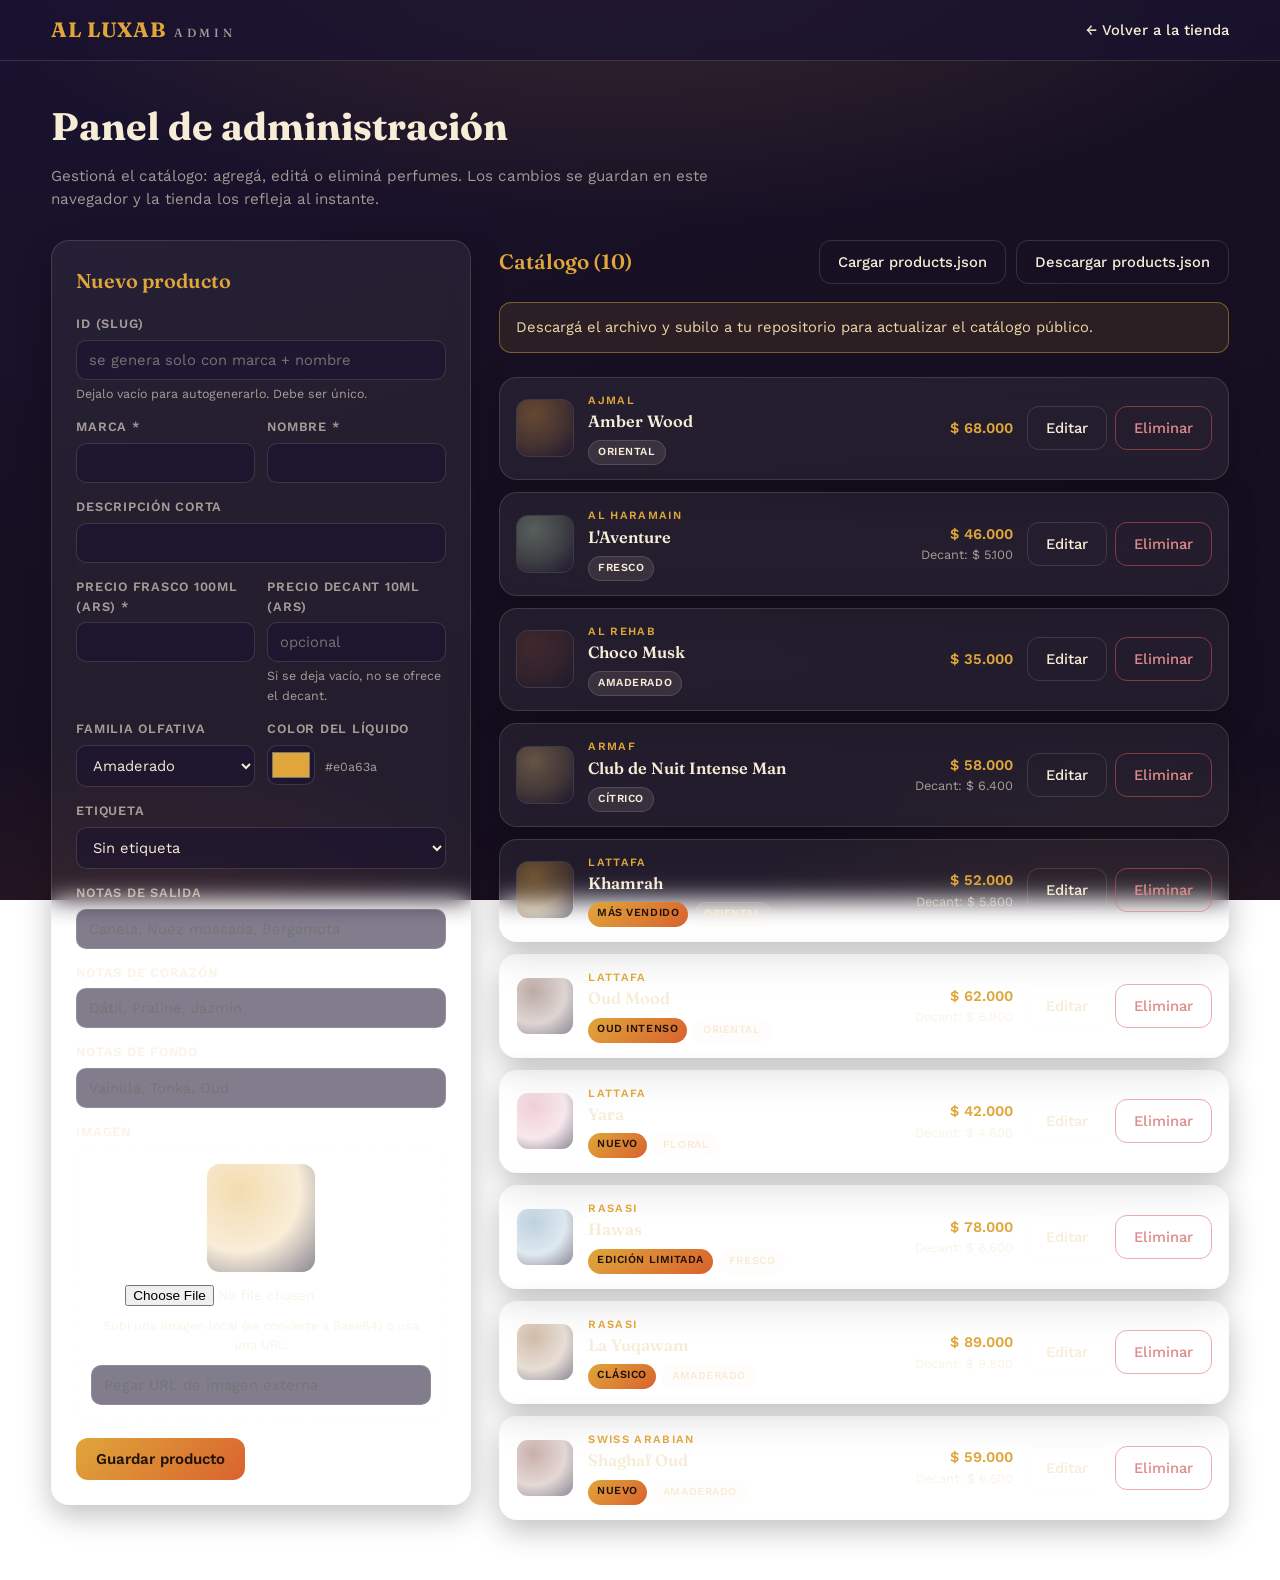
==== admin.html @ f79dd001 "Initial release: Al Luxab Parfums e-commerce & admin panel" ====
<!DOCTYPE html>
<html lang="es">
<head>
<meta charset="UTF-8">
<meta name="viewport" content="width=device-width, initial-scale=1.0">
<title>Al Luxab Parfums — Panel de administración</title>
<meta name="robots" content="noindex">
<link rel="preconnect" href="https://fonts.googleapis.com">
<link rel="preconnect" href="https://fonts.gstatic.com" crossorigin>
<link href="https://fonts.googleapis.com/css2?family=Fraunces:wght@500;600;700&family=Work+Sans:wght@400;500;600&display=swap" rel="stylesheet">
<style>
  :root {
    --bg: #1a1330;
    --bg-soft: #241b42;
    --gold: #e0a63a;
    --dune: #d9622e;
    --cream: #f7ecd6;
    --muted: rgba(247,236,214,0.62);
    --glass-bg: rgba(255,255,255,0.06);
    --glass-border: rgba(247,236,214,0.14);
    --danger: #e05d5d;
    --success: #4caf7d;
    --whatsapp: #25d366;
    --radius: 18px;
  }

  * { margin: 0; padding: 0; box-sizing: border-box; }

  body {
    font-family: 'Work Sans', system-ui, sans-serif;
    background: #1a1330;
    color: var(--cream);
    min-height: 100vh;
    line-height: 1.55;
    background:
      radial-gradient(ellipse 90% 55% at 50% -8%, rgba(224,166,58,0.16), transparent 60%),
      radial-gradient(ellipse 55% 45% at 12% 108%, rgba(217,98,46,0.13), transparent 60%),
      radial-gradient(ellipse 55% 45% at 88% 110%, rgba(224,166,58,0.10), transparent 60%),
      linear-gradient(160deg, #1a1330 0%, #171022 45%, #140d1e 100%);
    background-attachment: fixed;
  }

  ::selection { background: rgba(224,166,58,0.35); }

  button, select, input { font-family: inherit; }

  img { display: block; max-width: 100%; }

  a { color: var(--gold); }

  :focus-visible { outline: 2px solid var(--gold); outline-offset: 2px; }

  .glass {
    background: var(--glass-bg);
    border: 1px solid var(--glass-border);
    border-radius: var(--radius);
    backdrop-filter: blur(12px);
    -webkit-backdrop-filter: blur(12px);
    box-shadow: 0 10px 30px rgba(0,0,0,0.25);
  }

  .container { width: min(1180px, 92%); margin: 0 auto; }

  /* ===== Header ===== */
  header.site-header {
    position: sticky; top: 0; z-index: 60;
    background: rgba(26,19,48,0.72);
    border-bottom: 1px solid var(--glass-border);
    backdrop-filter: blur(12px);
    -webkit-backdrop-filter: blur(12px);
  }
  .header-inner {
    display: flex; align-items: center; justify-content: space-between;
    gap: 16px; padding: 14px 0; flex-wrap: wrap;
  }
  .brand { display: flex; align-items: baseline; gap: 8px; text-decoration: none; }
  .brand-wordmark {
    font-family: 'Fraunces', serif; font-weight: 700; font-size: 1.3rem;
    letter-spacing: 0.04em; color: var(--gold);
  }
  .brand-sub {
    font-family: 'Fraunces', serif; font-weight: 500; font-size: 0.74rem;
    letter-spacing: 0.32em; color: var(--muted); text-transform: uppercase;
  }
  .header-links { display: flex; align-items: center; gap: 18px; }
  .header-links a { color: var(--cream); text-decoration: none; font-weight: 500; font-size: 0.92rem; transition: color 0.2s; }
  .header-links a:hover { color: var(--gold); }

  /* ===== Layout ===== */
  main { padding: 36px 0 60px; }
  .page-title { font-family: 'Fraunces', serif; font-weight: 700; font-size: clamp(1.7rem, 4vw, 2.4rem); margin-bottom: 8px; }
  .page-sub { color: var(--muted); font-size: 0.95rem; margin-bottom: 28px; max-width: 720px; }

  .notice {
    border: 1px solid rgba(224,166,58,0.45); background: rgba(224,166,58,0.1);
    color: #f0d9a8; padding: 13px 16px; border-radius: 12px; margin-bottom: 24px; font-size: 0.92rem;
  }
  .notice.error { border-color: rgba(224,93,93,0.5); background: rgba(224,93,93,0.12); color: #f3b9b9; }
  .notice.success { border-color: var(--success); background: rgba(76,175,125,0.12); color: #bfe8d2; }

  .admin-grid { display: grid; grid-template-columns: 1fr; gap: 28px; }
  @media (min-width: 980px) {
    .admin-grid { grid-template-columns: minmax(340px, 420px) 1fr; align-items: start; }
  }

  /* ===== Form ===== */
  .form-card { padding: 24px; position: sticky; top: 84px; }
  .form-card h2 { font-family: 'Fraunces', serif; font-weight: 600; font-size: 1.25rem; color: var(--gold); margin-bottom: 18px; }
  .field { margin-bottom: 14px; }
  .field label { display: block; font-size: 0.8rem; font-weight: 600; letter-spacing: 0.06em; text-transform: uppercase; color: var(--muted); margin-bottom: 6px; }
  .field input[type="text"], .field input[type="number"], .field input[type="url"], .field select, .field textarea {
    width: 100%; padding: 10px 12px; border-radius: 10px;
    background: rgba(26,19,48,0.55); border: 1px solid var(--glass-border);
    color: var(--cream); font-size: 0.92rem; transition: border-color 0.2s;
  }
  .field input:focus, .field select:focus, .field textarea:focus { border-color: var(--gold); outline: none; }
  .field select option { background: var(--bg-soft); color: var(--cream); }
  .field .hint { color: var(--muted); font-size: 0.78rem; margin-top: 4px; }
  .field-row { display: grid; grid-template-columns: 1fr 1fr; gap: 12px; }
  .field .inline { display: flex; align-items: center; gap: 10px; }
  .field .inline input[type="color"] { width: 48px; height: 40px; padding: 2px; border: 1px solid var(--glass-border); border-radius: 10px; background: rgba(26,19,48,0.55); cursor: pointer; }

  .form-actions { display: flex; gap: 12px; margin-top: 18px; flex-wrap: wrap; }
  .btn-primary {
    border: none; border-radius: 12px; padding: 12px 20px; font-weight: 600; font-size: 0.94rem;
    background: linear-gradient(135deg, var(--gold), var(--dune)); color: #20130a; cursor: pointer;
    transition: transform 0.15s, box-shadow 0.2s;
  }
  .btn-primary:hover { transform: translateY(-2px); box-shadow: 0 10px 24px rgba(224,166,58,0.35); }
  .btn-secondary {
    border: 1px solid var(--glass-border); border-radius: 12px; padding: 12px 18px;
    background: transparent; color: var(--cream); font-weight: 500; font-size: 0.92rem; cursor: pointer;
    transition: border-color 0.2s, color 0.2s;
  }
  .btn-secondary:hover { border-color: var(--gold); color: var(--gold); }

  .image-upload { border: 1px dashed var(--glass-border); border-radius: 12px; padding: 14px; text-align: center; }
  .image-upload input[type="file"] { display: block; margin: 0 auto 10px; font-size: 0.85rem; color: var(--muted); }
  .preview { width: 110px; height: 110px; border-radius: 14px; overflow: hidden; margin: 0 auto 12px; border: 1px solid var(--glass-border); }
  .preview img { width: 100%; height: 100%; object-fit: cover; }
  .preview .placeholder { width: 100%; height: 100%; }

  /* ===== Toolbar ===== */
  .toolbar { display: flex; align-items: center; justify-content: space-between; gap: 14px; flex-wrap: wrap; margin-bottom: 18px; }
  .toolbar h2 { font-family: 'Fraunces', serif; font-weight: 600; font-size: 1.3rem; color: var(--gold); }
  .toolbar .actions { display: flex; gap: 10px; flex-wrap: wrap; }

  /* ===== List ===== */
  .list { display: flex; flex-direction: column; gap: 12px; }
  .list-empty { color: var(--muted); text-align: center; padding: 40px 20px; }
  .row-item {
    display: flex; align-items: center; gap: 14px; padding: 14px 16px;
    transition: transform 0.2s, border-color 0.2s; flex-wrap: wrap;
  }
  .row-item:hover { border-color: rgba(224,166,58,0.45); }
  .row-thumb { width: 58px; height: 58px; border-radius: 12px; overflow: hidden; flex-shrink: 0; border: 1px solid var(--glass-border); }
  .row-thumb img { width: 100%; height: 100%; object-fit: cover; }
  .row-thumb .placeholder { width: 100%; height: 100%; }
  .row-info { flex: 1; min-width: 200px; }
  .row-brand { font-size: 0.7rem; font-weight: 600; letter-spacing: 0.12em; text-transform: uppercase; color: var(--gold); }
  .row-name { font-family: 'Fraunces', serif; font-weight: 600; font-size: 1.02rem; }
  .row-badges { display: flex; gap: 6px; margin-top: 6px; flex-wrap: wrap; }
  .mini-chip {
    font-size: 0.68rem; font-weight: 600; letter-spacing: 0.05em; text-transform: uppercase;
    padding: 3px 9px; border-radius: 999px;
    background: linear-gradient(135deg, var(--gold), var(--dune)); color: #20130a;
  }
  .mini-chip.plain { background: rgba(247,236,214,0.1); color: var(--cream); border: 1px solid var(--glass-border); }
  .row-price { color: var(--gold); font-weight: 600; font-size: 0.92rem; text-align: right; white-space: nowrap; }
  .row-price .small { color: var(--muted); font-weight: 400; font-size: 0.8rem; display: block; }
  .row-actions { display: flex; gap: 8px; }
  .row-actions button { white-space: nowrap; }

  /* ===== Toast ===== */
  .toast {
    position: fixed; bottom: 24px; left: 50%; transform: translateX(-50%) translateY(20px);
    background: var(--bg-soft); color: var(--cream); border: 1px solid var(--glass-border);
    padding: 12px 20px; border-radius: 12px; font-size: 0.9rem; z-index: 200;
    opacity: 0; pointer-events: none; transition: opacity 0.3s, transform 0.3s; box-shadow: 0 14px 34px rgba(0,0,0,0.45);
    max-width: 88vw; text-align: center;
  }
  .toast.show { opacity: 1; transform: translateX(-50%) translateY(0); }
  .toast.success { border-color: var(--success); }
  .toast.error { border-color: var(--danger); }
</style>
</head>
<body>

<header class="site-header">
  <div class="container header-inner">
    <a href="index.html" class="brand">
      <span class="brand-wordmark">AL LUXAB</span>
      <span class="brand-sub">ADMIN</span>
    </a>
    <div class="header-links">
      <a href="index.html">← Volver a la tienda</a>
    </div>
  </div>
</header>

<main class="container">
  <h1 class="page-title">Panel de administración</h1>
  <p class="page-sub">Gestioná el catálogo: agregá, editá o eliminá perfumes. Los cambios se guardan en este navegador y la tienda los refleja al instante.</p>

  <div id="notice" hidden></div>

  <div class="admin-grid">

    <!-- ===== Form ===== -->
    <section class="form-card glass">
      <h2 id="form-title">Nuevo producto</h2>

      <div class="field">
        <label for="f-id">ID (slug)</label>
        <input type="text" id="f-id" placeholder="se genera solo con marca + nombre">
        <div class="hint">Dejalo vacío para autogenerarlo. Debe ser único.</div>
      </div>

      <div class="field-row">
        <div class="field">
          <label for="f-brand">Marca *</label>
          <input type="text" id="f-brand" required>
        </div>
        <div class="field">
          <label for="f-name">Nombre *</label>
          <input type="text" id="f-name" required>
        </div>
      </div>

      <div class="field">
        <label for="f-tagline">Descripción corta</label>
        <input type="text" id="f-tagline">
      </div>

      <div class="field-row">
        <div class="field">
          <label for="f-price">Precio frasco 100ml (ARS) *</label>
          <input type="number" id="f-price" min="0" step="1" required>
        </div>
        <div class="field">
          <label for="f-decant">Precio decant 10ml (ARS)</label>
          <input type="number" id="f-decant" min="0" step="1" placeholder="opcional">
          <div class="hint">Si se deja vacío, no se ofrece el decant.</div>
        </div>
      </div>

      <div class="field-row">
        <div class="field">
          <label for="f-family">Familia olfativa</label>
          <select id="f-family"></select>
        </div>
        <div class="field">
          <label for="f-liquid">Color del líquido</label>
          <div class="inline">
            <input type="color" id="f-liquid" value="#e0a63a">
            <span class="hint" id="liquid-hex">#e0a63a</span>
          </div>
        </div>
      </div>

      <div class="field">
        <label for="f-badge">Etiqueta</label>
        <select id="f-badge"></select>
        <div class="field" id="custom-badge-wrap" hidden style="margin-top:10px;">
          <label for="f-badge-custom">Etiqueta personalizada</label>
          <input type="text" id="f-badge-custom" placeholder="Ej: Solo online">
        </div>
      </div>

      <div class="field">
        <label for="f-notes-salida">Notas de salida</label>
        <input type="text" id="f-notes-salida" placeholder="Canela, Nuez moscada, Bergamota">
      </div>
      <div class="field">
        <label for="f-notes-corazon">Notas de corazón</label>
        <input type="text" id="f-notes-corazon" placeholder="Dátil, Praliné, Jazmín">
      </div>
      <div class="field">
        <label for="f-notes-fondo">Notas de fondo</label>
        <input type="text" id="f-notes-fondo" placeholder="Vainilla, Tonka, Oud">
      </div>

      <div class="field">
        <label>Imagen</label>
        <div class="image-upload">
          <div class="preview" id="image-preview"></div>
          <input type="file" id="f-image" accept="image/*">
          <div class="hint">Subí una imagen local (se convierte a Base64) o usá una URL.</div>
          <input type="url" id="f-image-url" placeholder="Pegar URL de imagen externa" style="margin-top:10px;">
        </div>
      </div>

      <div class="form-actions">
        <button class="btn-primary" type="button" id="btn-save">Guardar producto</button>
        <button class="btn-secondary" type="button" id="btn-cancel" hidden>Cancelar edición</button>
      </div>
    </section>

    <!-- ===== List ===== -->
    <section>
      <div class="toolbar">
        <h2>Catálogo (<span id="count-label">0</span>)</h2>
        <div class="actions">
          <button class="btn-secondary" type="button" id="btn-import">Cargar products.json</button>
          <input type="file" id="import-file" accept=".json,application/json" hidden>
          <button class="btn-secondary" type="button" id="btn-download">Descargar products.json</button>
        </div>
      </div>
      <div class="notice" id="download-note">
        Descargá el archivo y subilo a tu repositorio para actualizar el catálogo público.
      </div>
      <div class="list" id="product-list"></div>
    </section>

  </div>
</main>

<div class="toast" id="toast" role="status" aria-live="polite"></div>

<script>
/* ============================================================
 * AL LUXAB PARFUMS — panel de administración
 * Comparte localStorage[STORAGE_KEY] con index.html.
 * ============================================================ */

// localStorage key shared with the store (must match index.html).
const STORAGE_KEY = 'aluxab_products';

const FAMILIES = ['Amaderado', 'Floral', 'Oriental', 'Fresco', 'Cítrico'];
const BADGES = ['Más Vendido', 'Nuevo', 'Edición Limitada', 'Oud Intenso', 'Clásico'];

let catalog = [];
let editingId = null; // null = creating a new product
let imageData = null; // Base64 data URL (local upload) or external URL or null

/* ============================================================
 * Utilidades
 * ============================================================ */
function fmtARS(n) {
  return new Intl.NumberFormat('es-AR', { style: 'currency', currency: 'ARS', maximumFractionDigits: 0 }).format(n);
}

function slugify(str) {
  return String(str)
    .toLowerCase()
    .normalize('NFD').replace(/[\u0300-\u036f]/g, '')
    .replace(/[^a-z0-9]+/g, '-')
    .replace(/^-+|-+$/g, '');
}

function toast(msg, type) {
  var el = document.getElementById('toast');
  el.textContent = msg;
  el.className = 'toast show ' + (type || '');
  clearTimeout(toast._t);
  toast._t = setTimeout(function () { el.className = 'toast'; }, 2600);
}

function showNotice(msg, type) {
  var el = document.getElementById('notice');
  el.textContent = msg;
  el.className = 'notice ' + (type || '');
  el.hidden = false;
}

function hideNotice() {
  document.getElementById('notice').hidden = true;
}

function saveCatalog() {
  try {
    localStorage.setItem(STORAGE_KEY, JSON.stringify(catalog));
  } catch (e) {
    showNotice('No se pudieron guardar los cambios en este navegador (espacio o permisos). Descargá el archivo y subilo al repositorio.', 'error');
    return false;
  }
  return true;
}

/* ============================================================
 * Carga de datos
 * ============================================================ */
function loadCatalog() {
  // 1) localStorage primero
  try {
    var raw = localStorage.getItem(STORAGE_KEY);
    if (raw) {
      var parsed = JSON.parse(raw);
      if (Array.isArray(parsed)) {
        catalog = parsed;
        init();
        return;
      }
    }
  } catch (e) { /* fall through */ }

  // 2) fetch products.json
  fetch('products.json')
    .then(function (res) {
      if (!res.ok) throw new Error('HTTP ' + res.status);
      return res.json();
    })
    .then(function (data) {
      if (!Array.isArray(data)) throw new Error('no es un array');
      catalog = data;
      init();
    })
    .catch(function () {
      catalog = [];
      init();
      showNotice('No se pudo cargar products.json automáticamente (probablemente abriste el archivo con file://). Usá un servidor local (Live Server o `python -m http.server`) o cargá el archivo manualmente con "Cargar products.json".', 'error');
    });
}

/* ============================================================
 * Formulario
 * ============================================================ */
function parseNotes(str) {
  return String(str).split(',').map(function (s) { return s.trim(); }).filter(Boolean);
}

function fillFamilySelect() {
  var sel = document.getElementById('f-family');
  sel.textContent = '';
  FAMILIES.forEach(function (f) {
    var opt = document.createElement('option');
    opt.value = f;
    opt.textContent = f;
    sel.appendChild(opt);
  });
}

function fillBadgeSelect() {
  var sel = document.getElementById('f-badge');
  sel.textContent = '';
  var none = document.createElement('option');
  none.value = '';
  none.textContent = 'Sin etiqueta';
  sel.appendChild(none);
  BADGES.forEach(function (b) {
    var opt = document.createElement('option');
    opt.value = b;
    opt.textContent = b;
    sel.appendChild(opt);
  });
  var custom = document.createElement('option');
  custom.value = '__custom__';
  custom.textContent = 'Personalizada…';
  sel.appendChild(custom);
}

function getBadgeValue() {
  var sel = document.getElementById('f-badge');
  if (sel.value === '') return null;
  if (sel.value === '__custom__') {
    var custom = document.getElementById('f-badge-custom').value.trim();
    return custom || null;
  }
  return sel.value;
}

function resetForm() {
  editingId = null;
  imageData = null;
  document.getElementById('form-title').textContent = 'Nuevo producto';
  document.getElementById('btn-cancel').hidden = true;
  document.getElementById('f-id').value = '';
  document.getElementById('f-brand').value = '';
  document.getElementById('f-name').value = '';
  document.getElementById('f-tagline').value = '';
  document.getElementById('f-price').value = '';
  document.getElementById('f-decant').value = '';
  document.getElementById('f-family').value = FAMILIES[0];
  document.getElementById('f-liquid').value = '#e0a63a';
  updateLiquidHex();
  document.getElementById('f-badge').value = '';
  document.getElementById('f-badge-custom').value = '';
  document.getElementById('custom-badge-wrap').hidden = true;
  document.getElementById('f-notes-salida').value = '';
  document.getElementById('f-notes-corazon').value = '';
  document.getElementById('f-notes-fondo').value = '';
  document.getElementById('f-image').value = '';
  document.getElementById('f-image-url').value = '';
  renderImagePreview();
  hideNotice();
}

function fillForm(p) {
  editingId = p.id;
  imageData = p.image || null;
  document.getElementById('form-title').textContent = 'Editando: ' + p.name;
  document.getElementById('btn-cancel').hidden = false;
  document.getElementById('f-id').value = p.id;
  document.getElementById('f-brand').value = p.brand || '';
  document.getElementById('f-name').value = p.name || '';
  document.getElementById('f-tagline').value = p.tagline || '';
  document.getElementById('f-price').value = p.price != null ? p.price : '';
  document.getElementById('f-decant').value = p.decantPrice != null ? p.decantPrice : '';
  document.getElementById('f-family').value = FAMILIES.indexOf(p.family) !== -1 ? p.family : FAMILIES[0];
  document.getElementById('f-liquid').value = p.liquid || '#e0a63a';
  updateLiquidHex();

  var badgeSel = document.getElementById('f-badge');
  var customWrap = document.getElementById('custom-badge-wrap');
  var customInput = document.getElementById('f-badge-custom');
  if (p.badge && BADGES.indexOf(p.badge) !== -1) {
    badgeSel.value = p.badge;
    customWrap.hidden = true;
    customInput.value = '';
  } else if (p.badge) {
    badgeSel.value = '__custom__';
    customWrap.hidden = false;
    customInput.value = p.badge;
  } else {
    badgeSel.value = '';
    customWrap.hidden = true;
    customInput.value = '';
  }

  var notes = p.notes || {};
  document.getElementById('f-notes-salida').value = (notes.salida || []).join(', ');
  document.getElementById('f-notes-corazon').value = (notes.corazon || []).join(', ');
  document.getElementById('f-notes-fondo').value = (notes.fondo || []).join(', ');
  document.getElementById('f-image').value = '';
  document.getElementById('f-image-url').value = '';
  renderImagePreview();
  hideNotice();
}

function collectForm() {
  var id = document.getElementById('f-id').value.trim();
  var brand = document.getElementById('f-brand').value.trim();
  var name = document.getElementById('f-name').value.trim();
  var price = parseFloat(document.getElementById('f-price').value);
  var decantRaw = document.getElementById('f-decant').value.trim();
  var decant = decantRaw === '' ? undefined : parseFloat(decantRaw);

  var errors = [];
  if (!brand) errors.push('La marca es obligatoria.');
  if (!name) errors.push('El nombre es obligatorio.');
  if (isNaN(price) || price < 0) errors.push('El precio del frasco debe ser un número válido.');
  if (decant !== undefined && (isNaN(decant) || decant < 0)) errors.push('El precio del decant debe ser un número válido.');

  if (!id) id = slugify(brand + '-' + name);
  if (!id) errors.push('No se pudo generar un ID. Completá marca y nombre.');

  var duplicate = catalog.some(function (p) { return p.id === id && p.id !== editingId; });
  if (duplicate) errors.push('Ya existe un producto con el ID "' + id + '". Cambialo o editá el existente.');

  if (errors.length) {
    showNotice(errors.join(' '), 'error');
    return null;
  }

  return {
    id: id,
    brand: brand,
    name: name,
    badge: getBadgeValue(),
    tagline: document.getElementById('f-tagline').value.trim(),
    price: price,
    decantPrice: decant,
    family: document.getElementById('f-family').value,
    liquid: document.getElementById('f-liquid').value,
    image: imageData,
    notes: {
      salida: parseNotes(document.getElementById('f-notes-salida').value),
      corazon: parseNotes(document.getElementById('f-notes-corazon').value),
      fondo: parseNotes(document.getElementById('f-notes-fondo').value)
    }
  };
}

function handleSave() {
  var product = collectForm();
  if (!product) return;

  if (editingId) {
    var idx = catalog.findIndex(function (p) { return p.id === editingId; });
    if (idx !== -1) {
      catalog[idx] = product;
      toast('Producto actualizado ✓', 'success');
    } else {
      catalog.push(product);
      toast('Producto guardado ✓', 'success');
    }
  } else {
    catalog.push(product);
    toast('Producto guardado ✓', 'success');
  }

  saveCatalog();
  renderList();
  resetForm();
}

/* ============================================================
 * Imagen (Base64 local o URL externa)
 * ============================================================ */
function updateLiquidHex() {
  document.getElementById('liquid-hex').textContent = document.getElementById('f-liquid').value;
}

function renderImagePreview() {
  var box = document.getElementById('image-preview');
  box.textContent = '';
  var liquid = document.getElementById('f-liquid').value || '#e0a63a';

  if (imageData) {
    var img = document.createElement('img');
    img.src = imageData;
    img.alt = 'Vista previa de la imagen del producto';
    box.appendChild(img);
  } else {
    var ph = document.createElement('div');
    ph.className = 'placeholder';
    ph.style.background = 'radial-gradient(circle at 30% 25%, ' + liquid + '66, ' + liquid + '33 55%, rgba(26,19,48,0.5) 100%)';
    box.appendChild(ph);
  }
}

function clearImageFromUpload() {
  // When an external URL is pasted, drop the local upload.
  document.getElementById('f-image').value = '';
}

/* ============================================================
 * Lista de productos
 * ============================================================ */
function renderList() {
  var list = document.getElementById('product-list');
  list.textContent = '';
  document.getElementById('count-label').textContent = catalog.length;

  if (!catalog.length) {
    var empty = document.createElement('div');
    empty.className = 'list-empty glass';
    empty.textContent = 'El catálogo está vacío. Agregá tu primer producto con el formulario.';
    list.appendChild(empty);
    return;
  }

  catalog.slice().sort(function (a, b) { return a.brand.localeCompare(b.brand, 'es') || a.name.localeCompare(b.name, 'es'); })
    .forEach(function (p) {
      list.appendChild(buildRow(p));
    });
}

function buildRow(p) {
  var row = document.createElement('div');
  row.className = 'row-item glass';

  var thumb = document.createElement('div');
  thumb.className = 'row-thumb';
  if (p.image) {
    var img = document.createElement('img');
    img.src = p.image;
    img.alt = p.brand + ' ' + p.name;
    img.addEventListener('error', function () {
      img.replaceWith(makePlaceholder(p.liquid));
    });
    thumb.appendChild(img);
  } else {
    thumb.appendChild(makePlaceholder(p.liquid));
  }
  row.appendChild(thumb);

  var info = document.createElement('div');
  info.className = 'row-info';
  var br = document.createElement('div');
  br.className = 'row-brand';
  br.textContent = p.brand;
  var nm = document.createElement('div');
  nm.className = 'row-name';
  nm.textContent = p.name;
  info.appendChild(br);
  info.appendChild(nm);

  var badges = document.createElement('div');
  badges.className = 'row-badges';
  if (p.badge) {
    var chip = document.createElement('span');
    chip.className = 'mini-chip';
    chip.textContent = p.badge;
    badges.appendChild(chip);
  }
  var fchip = document.createElement('span');
  fchip.className = 'mini-chip plain';
  fchip.textContent = p.family;
  badges.appendChild(fchip);
  info.appendChild(badges);

  row.appendChild(info);

  var price = document.createElement('div');
  price.className = 'row-price';
  price.textContent = fmtARS(p.price);
  if (p.decantPrice != null) {
    var dec = document.createElement('span');
    dec.className = 'small';
    dec.textContent = 'Decant: ' + fmtARS(p.decantPrice);
    price.appendChild(dec);
  }
  row.appendChild(price);

  var actions = document.createElement('div');
  actions.className = 'row-actions';

  var edit = document.createElement('button');
  edit.type = 'button';
  edit.className = 'btn-secondary';
  edit.textContent = 'Editar';
  edit.addEventListener('click', function () {
    fillForm(p);
    document.getElementById('form-card-target') || document.querySelector('.form-card').scrollIntoView({ behavior: 'smooth' });
  });

  var del = document.createElement('button');
  del.type = 'button';
  del.className = 'btn-secondary';
  del.style.borderColor = 'rgba(224,93,93,0.5)';
  del.style.color = '#e08a8a';
  del.textContent = 'Eliminar';
  del.addEventListener('click', function () {
    if (confirm('¿Eliminar "' + p.brand + ' ' + p.name + '" del catálogo?')) {
      catalog = catalog.filter(function (x) { return x.id !== p.id; });
      saveCatalog();
      renderList();
      if (editingId === p.id) resetForm();
      toast('Producto eliminado', 'success');
    }
  });

  actions.appendChild(edit);
  actions.appendChild(del);
  row.appendChild(actions);
  return row;
}

function makePlaceholder(liquid) {
  var div = document.createElement('div');
  div.className = 'placeholder';
  div.style.background = 'radial-gradient(circle at 30% 25%, ' + (liquid || '#e0a63a') + '66, ' + (liquid || '#e0a63a') + '33 55%, rgba(26,19,48,0.5) 100%)';
  return div;
}

/* ============================================================
 * Importar / descargar
 * ============================================================ */
function handleImport(e) {
  var file = e.target.files && e.target.files[0];
  if (!file) return;
  var reader = new FileReader();
  reader.onload = function () {
    try {
      var data = JSON.parse(reader.result);
      if (!Array.isArray(data)) throw new Error('no array');
      if (catalog.length && !confirm('¿Reemplazar el catálogo actual (' + catalog.length + ' productos) por el archivo cargado?')) {
        e.target.value = '';
        return;
      }
      catalog = data;
      saveCatalog();
      renderList();
      resetForm();
      showNotice('Catálogo reemplazado con ' + data.length + ' productos desde el archivo.', 'success');
    } catch (err) {
      showNotice('El archivo no es un JSON válido con un array de productos.', 'error');
    }
    e.target.value = '';
  };
  reader.readAsText(file);
}

function handleDownload() {
  var blob = new Blob([JSON.stringify(catalog, null, 2)], { type: 'application/json' });
  var url = URL.createObjectURL(blob);
  var a = document.createElement('a');
  a.href = url;
  a.download = 'products.json';
  document.body.appendChild(a);
  a.click();
  document.body.removeChild(a);
  setTimeout(function () { URL.revokeObjectURL(url); }, 1000);
  toast('products.json descargado ✓', 'success');
}

/* ============================================================
 * Inicialización
 * ============================================================ */
function init() {
  fillFamilySelect();
  fillBadgeSelect();

  document.getElementById('btn-save').addEventListener('click', handleSave);
  document.getElementById('btn-cancel').addEventListener('click', resetForm);

  document.getElementById('f-image').addEventListener('change', function () {
    var file = this.files && this.files[0];
    if (!file) return;
    var reader = new FileReader();
    reader.onload = function () {
      imageData = reader.result;
      document.getElementById('f-image-url').value = '';
      renderImagePreview();
    };
    reader.readAsDataURL(file);
  });

  document.getElementById('f-image-url').addEventListener('input', function () {
    var url = this.value.trim();
    if (url) {
      imageData = url;
      clearImageFromUpload();
      renderImagePreview();
    } else if (imageData && imageData.indexOf('data:') !== 0) {
      imageData = null;
      renderImagePreview();
    }
  });

  document.getElementById('f-liquid').addEventListener('input', function () {
    updateLiquidHex();
    renderImagePreview();
  });

  document.getElementById('f-badge').addEventListener('change', function () {
    document.getElementById('custom-badge-wrap').hidden = this.value !== '__custom__';
  });

  document.getElementById('f-brand').addEventListener('input', function () {
    var idEl = document.getElementById('f-id');
    if (!editingId && !idEl.value.trim()) {
      var name = document.getElementById('f-name').value.trim();
      idEl.value = slugify(this.value.trim() + '-' + name);
    }
  });
  document.getElementById('f-name').addEventListener('input', function () {
    var idEl = document.getElementById('f-id');
    if (!editingId && !idEl.value.trim()) {
      var brand = document.getElementById('f-brand').value.trim();
      idEl.value = slugify(brand + '-' + this.value.trim());
    }
  });

  document.getElementById('btn-import').addEventListener('click', function () {
    document.getElementById('import-file').click();
  });
  document.getElementById('import-file').addEventListener('change', handleImport);
  document.getElementById('btn-download').addEventListener('click', handleDownload);

  renderList();
  resetForm();
}

document.addEventListener('DOMContentLoaded', loadCatalog);
</script>
</body>
</html>
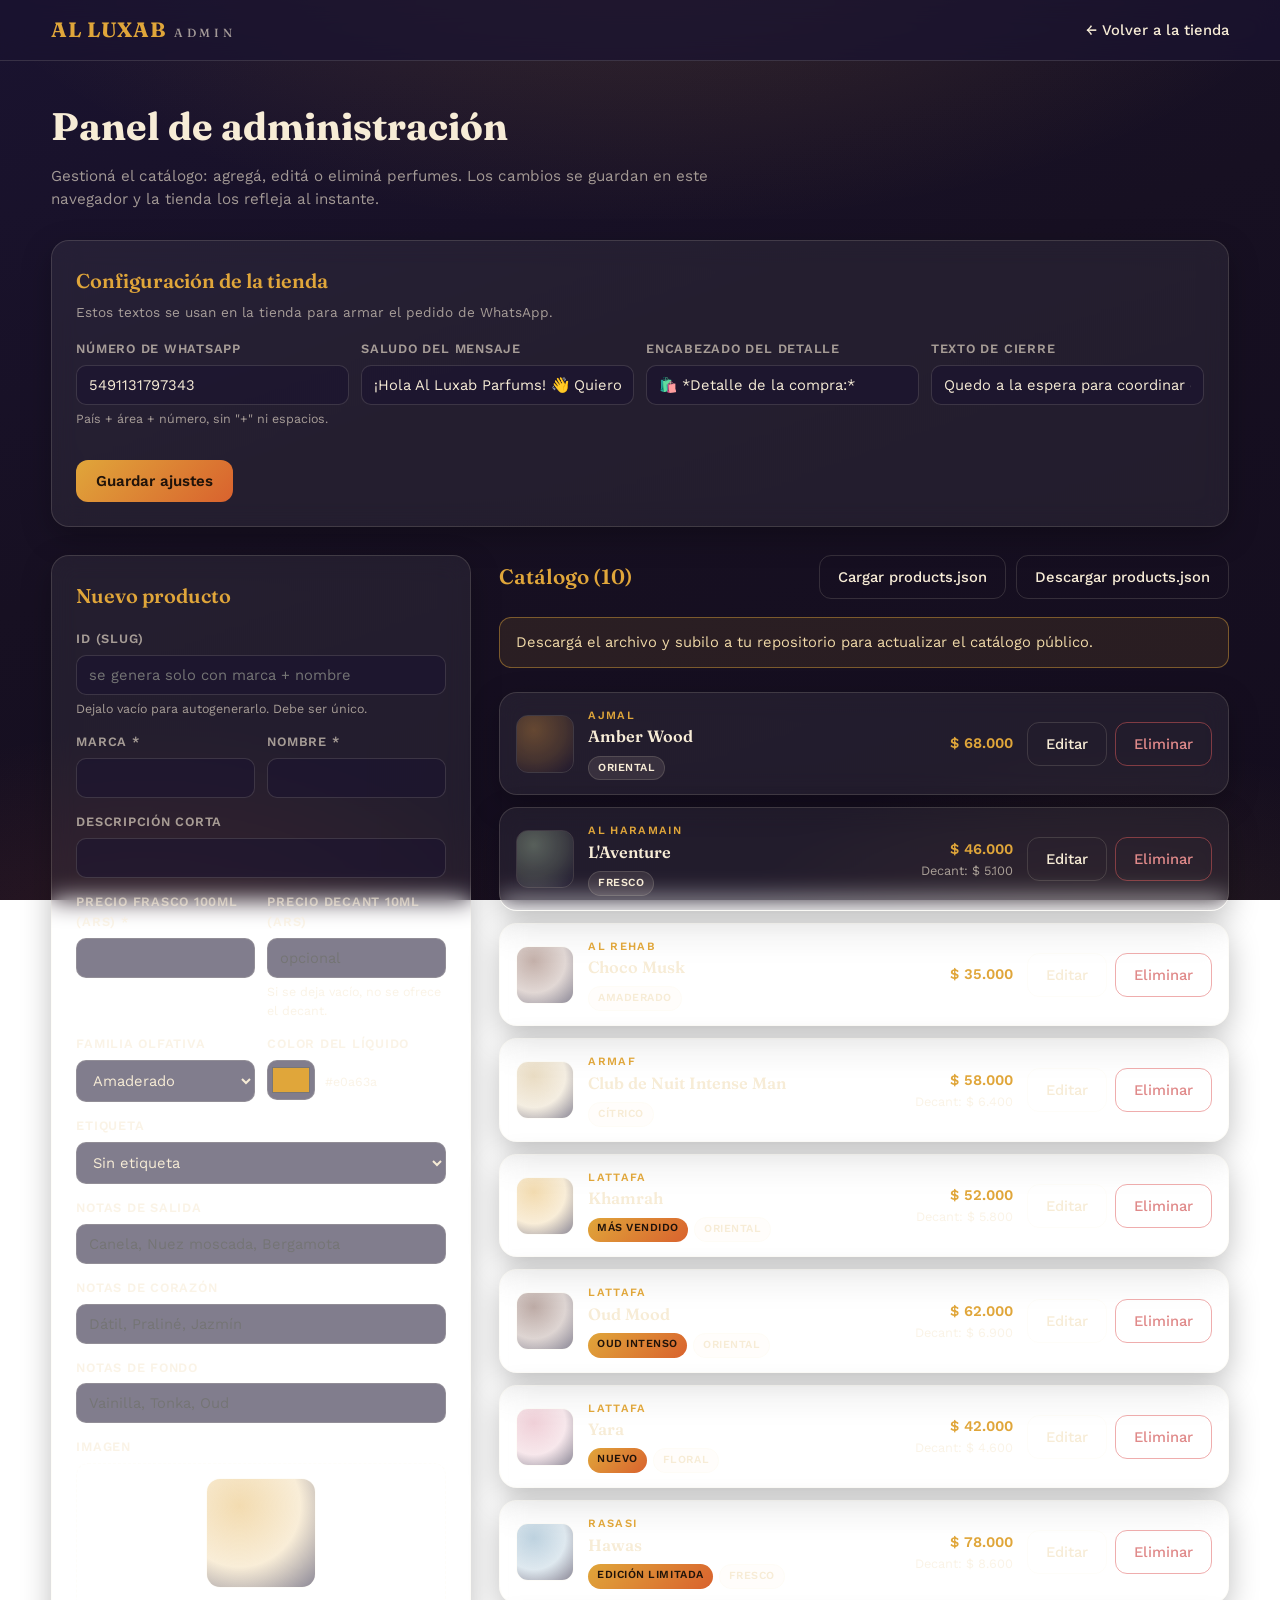
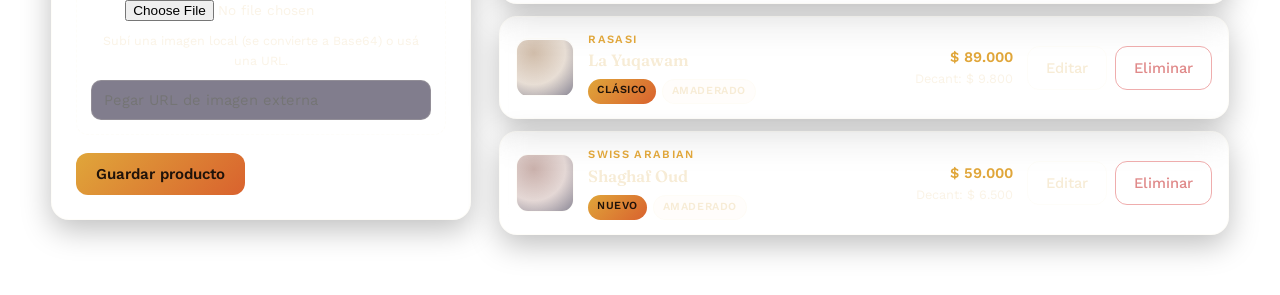
==== commit decebbbb: "feat: configurable WhatsApp texts & number from admin settings" ====
--- a/admin.html
+++ b/admin.html
@@ -120,6 +120,11 @@
   .field .inline { display: flex; align-items: center; gap: 10px; }
   .field .inline input[type="color"] { width: 48px; height: 40px; padding: 2px; border: 1px solid var(--glass-border); border-radius: 10px; background: rgba(26,19,48,0.55); cursor: pointer; }
 
+  .settings-card { padding: 24px; margin-bottom: 28px; }
+  .settings-card h2 { font-family: 'Fraunces', serif; font-weight: 600; font-size: 1.25rem; color: var(--gold); margin-bottom: 6px; }
+  .settings-sub { color: var(--muted); font-size: 0.85rem; margin-bottom: 16px; }
+  .settings-grid { display: grid; grid-template-columns: repeat(auto-fit, minmax(220px, 1fr)); gap: 12px; }
+
   .form-actions { display: flex; gap: 12px; margin-top: 18px; flex-wrap: wrap; }
   .btn-primary {
     border: none; border-radius: 12px; padding: 12px 20px; font-weight: 600; font-size: 0.94rem;
@@ -204,6 +209,33 @@
 
   <div id="notice" hidden></div>
 
+  <section class="settings-card glass">
+    <h2>Configuración de la tienda</h2>
+    <p class="settings-sub">Estos textos se usan en la tienda para armar el pedido de WhatsApp.</p>
+    <div class="settings-grid">
+      <div class="field">
+        <label for="s-whatsapp">Número de WhatsApp</label>
+        <input type="text" id="s-whatsapp" placeholder="5491131797343">
+        <div class="hint">País + área + número, sin "+" ni espacios.</div>
+      </div>
+      <div class="field">
+        <label for="s-greeting">Saludo del mensaje</label>
+        <input type="text" id="s-greeting">
+      </div>
+      <div class="field">
+        <label for="s-header">Encabezado del detalle</label>
+        <input type="text" id="s-header">
+      </div>
+      <div class="field">
+        <label for="s-footer">Texto de cierre</label>
+        <input type="text" id="s-footer">
+      </div>
+    </div>
+    <div class="form-actions">
+      <button class="btn-primary" type="button" id="btn-save-settings">Guardar ajustes</button>
+    </div>
+  </section>
+
   <div class="admin-grid">
 
     <!-- ===== Form ===== -->
@@ -329,7 +361,16 @@
 const FAMILIES = ['Amaderado', 'Floral', 'Oriental', 'Fresco', 'Cítrico'];
 const BADGES = ['Más Vendido', 'Nuevo', 'Edición Limitada', 'Oud Intenso', 'Clásico'];
 
+// Default store texts; overridable from the settings card (exported in products.json).
+const DEFAULT_SETTINGS = {
+  whatsappNumber: '5491131797343',
+  greeting: '¡Hola Al Luxab Parfums! 👋 Quiero hacer el siguiente pedido:',
+  headerDetail: '🛍️ *Detalle de la compra:*',
+  footerText: 'Quedo a la espera para coordinar el pago y la entrega. ¡Muchas gracias!'
+};
+
 let catalog = [];
+let settings = Object.assign({}, DEFAULT_SETTINGS);
 let editingId = null; // null = creating a new product
 let imageData = null; // Base64 data URL (local upload) or external URL or null
 
@@ -369,7 +410,7 @@
 
 function saveCatalog() {
   try {
-    localStorage.setItem(STORAGE_KEY, JSON.stringify(catalog));
+    localStorage.setItem(STORAGE_KEY, JSON.stringify({ settings: settings, products: catalog }));
   } catch (e) {
     showNotice('No se pudieron guardar los cambios en este navegador (espacio o permisos). Descargá el archivo y subilo al repositorio.', 'error');
     return false;
@@ -380,14 +421,52 @@
 /* ============================================================
  * Carga de datos
  * ============================================================ */
+function normalizeData(data) {
+  if (Array.isArray(data)) return { products: data, settings: null };
+  if (data && typeof data === 'object' && Array.isArray(data.products)) {
+    return { products: data.products, settings: data.settings || null };
+  }
+  return null;
+}
+
+function fillSettingsForm() {
+  document.getElementById('s-whatsapp').value = settings.whatsappNumber || '';
+  document.getElementById('s-greeting').value = settings.greeting || '';
+  document.getElementById('s-header').value = settings.headerDetail || '';
+  document.getElementById('s-footer').value = settings.footerText || '';
+}
+
+function collectSettings() {
+  var num = document.getElementById('s-whatsapp').value.trim();
+  if (!num) {
+    showNotice('El número de WhatsApp es obligatorio para recibir pedidos.', 'error');
+    return null;
+  }
+  settings = {
+    whatsappNumber: num,
+    greeting: document.getElementById('s-greeting').value.trim(),
+    headerDetail: document.getElementById('s-header').value.trim(),
+    footerText: document.getElementById('s-footer').value.trim()
+  };
+  return settings;
+}
+
+function handleSaveSettings() {
+  if (!collectSettings()) return;
+  saveCatalog();
+  toast('Ajustes guardados ✓', 'success');
+}
+
 function loadCatalog() {
   // 1) localStorage primero
   try {
     var raw = localStorage.getItem(STORAGE_KEY);
     if (raw) {
       var parsed = JSON.parse(raw);
-      if (Array.isArray(parsed)) {
-        catalog = parsed;
+      var norm = normalizeData(parsed);
+      if (norm) {
+        catalog = norm.products;
+        if (norm.settings) settings = Object.assign({}, DEFAULT_SETTINGS, norm.settings);
         init();
         return;
       }
@@ -401,8 +480,10 @@
       return res.json();
     })
     .then(function (data) {
-      if (!Array.isArray(data)) throw new Error('no es un array');
-      catalog = data;
+      var norm = normalizeData(data);
+      if (!norm) throw new Error('catálogo inválido');
+      catalog = norm.products;
+      if (norm.settings) settings = Object.assign({}, DEFAULT_SETTINGS, norm.settings);
       init();
     })
     .catch(function () {
@@ -754,16 +835,19 @@
   reader.onload = function () {
     try {
       var data = JSON.parse(reader.result);
-      if (!Array.isArray(data)) throw new Error('no array');
+      var norm = normalizeData(data);
+      if (!norm) throw new Error('catálogo inválido');
       if (catalog.length && !confirm('¿Reemplazar el catálogo actual (' + catalog.length + ' productos) por el archivo cargado?')) {
         e.target.value = '';
         return;
       }
-      catalog = data;
+      catalog = norm.products;
+      if (norm.settings) settings = Object.assign({}, DEFAULT_SETTINGS, norm.settings);
       saveCatalog();
       renderList();
+      fillSettingsForm();
       resetForm();
-      showNotice('Catálogo reemplazado con ' + data.length + ' productos desde el archivo.', 'success');
+      showNotice('Catálogo reemplazado con ' + norm.products.length + ' productos' + (norm.settings ? ' y ajustes importados.' : ' desde el archivo.'), 'success');
     } catch (err) {
       showNotice('El archivo no es un JSON válido con un array de productos.', 'error');
     }
@@ -773,7 +857,7 @@
 }
 
 function handleDownload() {
-  var blob = new Blob([JSON.stringify(catalog, null, 2)], { type: 'application/json' });
+  var blob = new Blob([JSON.stringify({ settings: settings, products: catalog }, null, 2)], { type: 'application/json' });
   var url = URL.createObjectURL(blob);
   var a = document.createElement('a');
   a.href = url;
@@ -791,9 +875,11 @@
 function init() {
   fillFamilySelect();
   fillBadgeSelect();
+  fillSettingsForm();
 
   document.getElementById('btn-save').addEventListener('click', handleSave);
   document.getElementById('btn-cancel').addEventListener('click', resetForm);
+  document.getElementById('btn-save-settings').addEventListener('click', handleSaveSettings);
 
   document.getElementById('f-image').addEventListener('change', function () {
     var file = this.files && this.files[0];
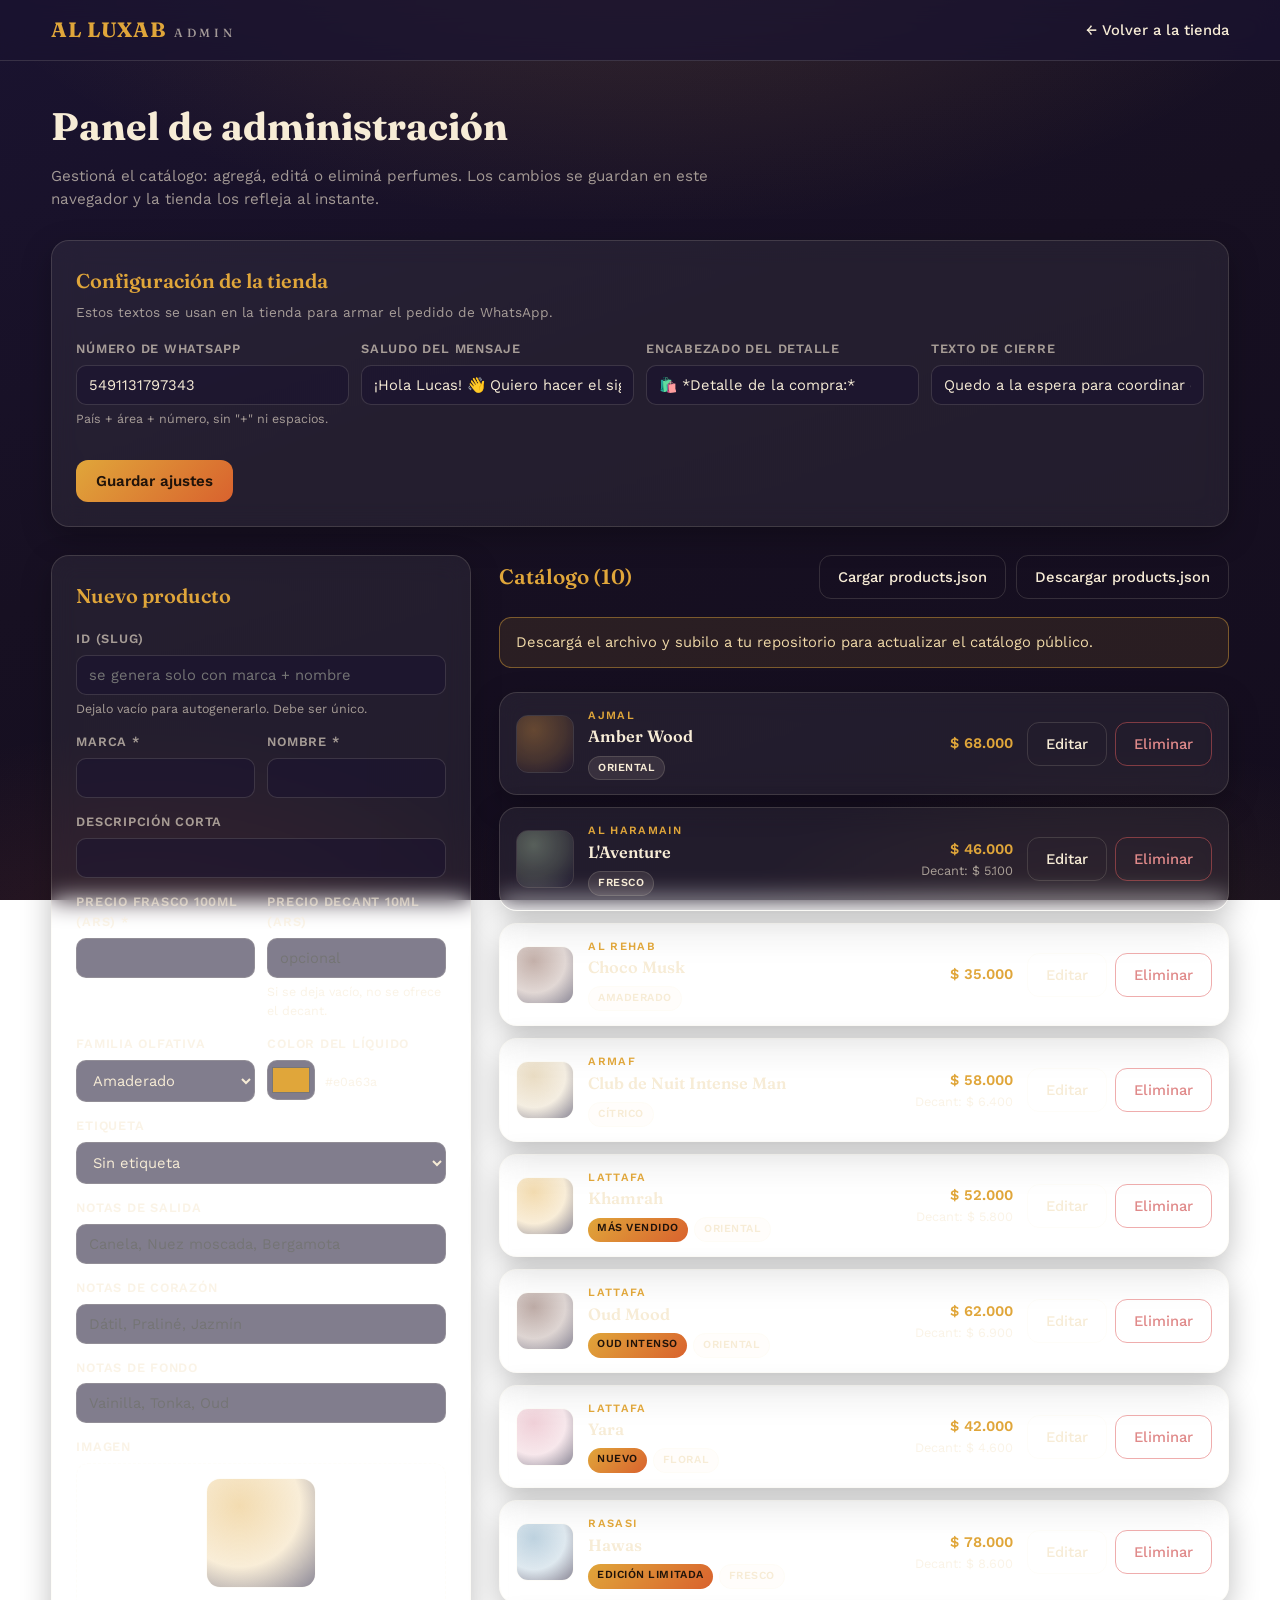
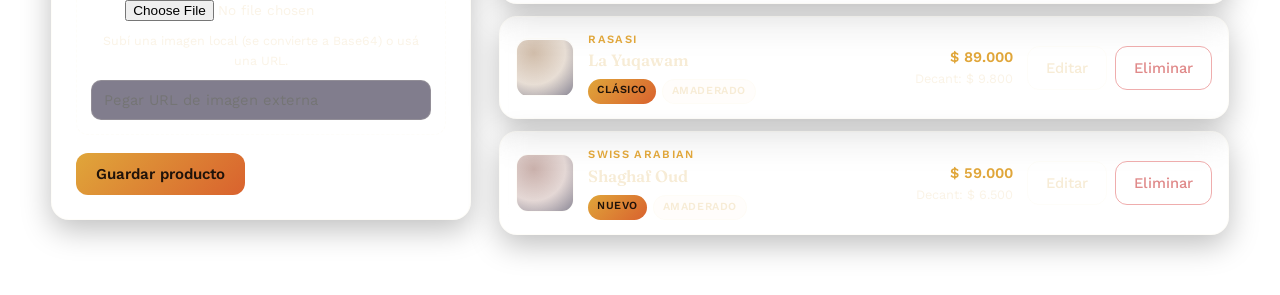
==== commit afa94d16: "refactor: modularize project structure and update copy text" ====
--- a/admin.html
+++ b/admin.html
@@ -8,186 +8,8 @@
 <link rel="preconnect" href="https://fonts.googleapis.com">
 <link rel="preconnect" href="https://fonts.gstatic.com" crossorigin>
 <link href="https://fonts.googleapis.com/css2?family=Fraunces:wght@500;600;700&family=Work+Sans:wght@400;500;600&display=swap" rel="stylesheet">
-<style>
-  :root {
-    --bg: #1a1330;
-    --bg-soft: #241b42;
-    --gold: #e0a63a;
-    --dune: #d9622e;
-    --cream: #f7ecd6;
-    --muted: rgba(247,236,214,0.62);
-    --glass-bg: rgba(255,255,255,0.06);
-    --glass-border: rgba(247,236,214,0.14);
-    --danger: #e05d5d;
-    --success: #4caf7d;
-    --whatsapp: #25d366;
-    --radius: 18px;
-  }
-
-  * { margin: 0; padding: 0; box-sizing: border-box; }
-
-  body {
-    font-family: 'Work Sans', system-ui, sans-serif;
-    background: #1a1330;
-    color: var(--cream);
-    min-height: 100vh;
-    line-height: 1.55;
-    background:
-      radial-gradient(ellipse 90% 55% at 50% -8%, rgba(224,166,58,0.16), transparent 60%),
-      radial-gradient(ellipse 55% 45% at 12% 108%, rgba(217,98,46,0.13), transparent 60%),
-      radial-gradient(ellipse 55% 45% at 88% 110%, rgba(224,166,58,0.10), transparent 60%),
-      linear-gradient(160deg, #1a1330 0%, #171022 45%, #140d1e 100%);
-    background-attachment: fixed;
-  }
-
-  ::selection { background: rgba(224,166,58,0.35); }
-
-  button, select, input { font-family: inherit; }
-
-  img { display: block; max-width: 100%; }
-
-  a { color: var(--gold); }
-
-  :focus-visible { outline: 2px solid var(--gold); outline-offset: 2px; }
-
-  .glass {
-    background: var(--glass-bg);
-    border: 1px solid var(--glass-border);
-    border-radius: var(--radius);
-    backdrop-filter: blur(12px);
-    -webkit-backdrop-filter: blur(12px);
-    box-shadow: 0 10px 30px rgba(0,0,0,0.25);
-  }
-
-  .container { width: min(1180px, 92%); margin: 0 auto; }
-
-  /* ===== Header ===== */
-  header.site-header {
-    position: sticky; top: 0; z-index: 60;
-    background: rgba(26,19,48,0.72);
-    border-bottom: 1px solid var(--glass-border);
-    backdrop-filter: blur(12px);
-    -webkit-backdrop-filter: blur(12px);
-  }
-  .header-inner {
-    display: flex; align-items: center; justify-content: space-between;
-    gap: 16px; padding: 14px 0; flex-wrap: wrap;
-  }
-  .brand { display: flex; align-items: baseline; gap: 8px; text-decoration: none; }
-  .brand-wordmark {
-    font-family: 'Fraunces', serif; font-weight: 700; font-size: 1.3rem;
-    letter-spacing: 0.04em; color: var(--gold);
-  }
-  .brand-sub {
-    font-family: 'Fraunces', serif; font-weight: 500; font-size: 0.74rem;
-    letter-spacing: 0.32em; color: var(--muted); text-transform: uppercase;
-  }
-  .header-links { display: flex; align-items: center; gap: 18px; }
-  .header-links a { color: var(--cream); text-decoration: none; font-weight: 500; font-size: 0.92rem; transition: color 0.2s; }
-  .header-links a:hover { color: var(--gold); }
-
-  /* ===== Layout ===== */
-  main { padding: 36px 0 60px; }
-  .page-title { font-family: 'Fraunces', serif; font-weight: 700; font-size: clamp(1.7rem, 4vw, 2.4rem); margin-bottom: 8px; }
-  .page-sub { color: var(--muted); font-size: 0.95rem; margin-bottom: 28px; max-width: 720px; }
-
-  .notice {
-    border: 1px solid rgba(224,166,58,0.45); background: rgba(224,166,58,0.1);
-    color: #f0d9a8; padding: 13px 16px; border-radius: 12px; margin-bottom: 24px; font-size: 0.92rem;
-  }
-  .notice.error { border-color: rgba(224,93,93,0.5); background: rgba(224,93,93,0.12); color: #f3b9b9; }
-  .notice.success { border-color: var(--success); background: rgba(76,175,125,0.12); color: #bfe8d2; }
-
-  .admin-grid { display: grid; grid-template-columns: 1fr; gap: 28px; }
-  @media (min-width: 980px) {
-    .admin-grid { grid-template-columns: minmax(340px, 420px) 1fr; align-items: start; }
-  }
-
-  /* ===== Form ===== */
-  .form-card { padding: 24px; position: sticky; top: 84px; }
-  .form-card h2 { font-family: 'Fraunces', serif; font-weight: 600; font-size: 1.25rem; color: var(--gold); margin-bottom: 18px; }
-  .field { margin-bottom: 14px; }
-  .field label { display: block; font-size: 0.8rem; font-weight: 600; letter-spacing: 0.06em; text-transform: uppercase; color: var(--muted); margin-bottom: 6px; }
-  .field input[type="text"], .field input[type="number"], .field input[type="url"], .field select, .field textarea {
-    width: 100%; padding: 10px 12px; border-radius: 10px;
-    background: rgba(26,19,48,0.55); border: 1px solid var(--glass-border);
-    color: var(--cream); font-size: 0.92rem; transition: border-color 0.2s;
-  }
-  .field input:focus, .field select:focus, .field textarea:focus { border-color: var(--gold); outline: none; }
-  .field select option { background: var(--bg-soft); color: var(--cream); }
-  .field .hint { color: var(--muted); font-size: 0.78rem; margin-top: 4px; }
-  .field-row { display: grid; grid-template-columns: 1fr 1fr; gap: 12px; }
-  .field .inline { display: flex; align-items: center; gap: 10px; }
-  .field .inline input[type="color"] { width: 48px; height: 40px; padding: 2px; border: 1px solid var(--glass-border); border-radius: 10px; background: rgba(26,19,48,0.55); cursor: pointer; }
-
-  .settings-card { padding: 24px; margin-bottom: 28px; }
-  .settings-card h2 { font-family: 'Fraunces', serif; font-weight: 600; font-size: 1.25rem; color: var(--gold); margin-bottom: 6px; }
-  .settings-sub { color: var(--muted); font-size: 0.85rem; margin-bottom: 16px; }
-  .settings-grid { display: grid; grid-template-columns: repeat(auto-fit, minmax(220px, 1fr)); gap: 12px; }
-
-  .form-actions { display: flex; gap: 12px; margin-top: 18px; flex-wrap: wrap; }
-  .btn-primary {
-    border: none; border-radius: 12px; padding: 12px 20px; font-weight: 600; font-size: 0.94rem;
-    background: linear-gradient(135deg, var(--gold), var(--dune)); color: #20130a; cursor: pointer;
-    transition: transform 0.15s, box-shadow 0.2s;
-  }
-  .btn-primary:hover { transform: translateY(-2px); box-shadow: 0 10px 24px rgba(224,166,58,0.35); }
-  .btn-secondary {
-    border: 1px solid var(--glass-border); border-radius: 12px; padding: 12px 18px;
-    background: transparent; color: var(--cream); font-weight: 500; font-size: 0.92rem; cursor: pointer;
-    transition: border-color 0.2s, color 0.2s;
-  }
-  .btn-secondary:hover { border-color: var(--gold); color: var(--gold); }
-
-  .image-upload { border: 1px dashed var(--glass-border); border-radius: 12px; padding: 14px; text-align: center; }
-  .image-upload input[type="file"] { display: block; margin: 0 auto 10px; font-size: 0.85rem; color: var(--muted); }
-  .preview { width: 110px; height: 110px; border-radius: 14px; overflow: hidden; margin: 0 auto 12px; border: 1px solid var(--glass-border); }
-  .preview img { width: 100%; height: 100%; object-fit: cover; }
-  .preview .placeholder { width: 100%; height: 100%; }
-
-  /* ===== Toolbar ===== */
-  .toolbar { display: flex; align-items: center; justify-content: space-between; gap: 14px; flex-wrap: wrap; margin-bottom: 18px; }
-  .toolbar h2 { font-family: 'Fraunces', serif; font-weight: 600; font-size: 1.3rem; color: var(--gold); }
-  .toolbar .actions { display: flex; gap: 10px; flex-wrap: wrap; }
-
-  /* ===== List ===== */
-  .list { display: flex; flex-direction: column; gap: 12px; }
-  .list-empty { color: var(--muted); text-align: center; padding: 40px 20px; }
-  .row-item {
-    display: flex; align-items: center; gap: 14px; padding: 14px 16px;
-    transition: transform 0.2s, border-color 0.2s; flex-wrap: wrap;
-  }
-  .row-item:hover { border-color: rgba(224,166,58,0.45); }
-  .row-thumb { width: 58px; height: 58px; border-radius: 12px; overflow: hidden; flex-shrink: 0; border: 1px solid var(--glass-border); }
-  .row-thumb img { width: 100%; height: 100%; object-fit: cover; }
-  .row-thumb .placeholder { width: 100%; height: 100%; }
-  .row-info { flex: 1; min-width: 200px; }
-  .row-brand { font-size: 0.7rem; font-weight: 600; letter-spacing: 0.12em; text-transform: uppercase; color: var(--gold); }
-  .row-name { font-family: 'Fraunces', serif; font-weight: 600; font-size: 1.02rem; }
-  .row-badges { display: flex; gap: 6px; margin-top: 6px; flex-wrap: wrap; }
-  .mini-chip {
-    font-size: 0.68rem; font-weight: 600; letter-spacing: 0.05em; text-transform: uppercase;
-    padding: 3px 9px; border-radius: 999px;
-    background: linear-gradient(135deg, var(--gold), var(--dune)); color: #20130a;
-  }
-  .mini-chip.plain { background: rgba(247,236,214,0.1); color: var(--cream); border: 1px solid var(--glass-border); }
-  .row-price { color: var(--gold); font-weight: 600; font-size: 0.92rem; text-align: right; white-space: nowrap; }
-  .row-price .small { color: var(--muted); font-weight: 400; font-size: 0.8rem; display: block; }
-  .row-actions { display: flex; gap: 8px; }
-  .row-actions button { white-space: nowrap; }
-
-  /* ===== Toast ===== */
-  .toast {
-    position: fixed; bottom: 24px; left: 50%; transform: translateX(-50%) translateY(20px);
-    background: var(--bg-soft); color: var(--cream); border: 1px solid var(--glass-border);
-    padding: 12px 20px; border-radius: 12px; font-size: 0.9rem; z-index: 200;
-    opacity: 0; pointer-events: none; transition: opacity 0.3s, transform 0.3s; box-shadow: 0 14px 34px rgba(0,0,0,0.45);
-    max-width: 88vw; text-align: center;
-  }
-  .toast.show { opacity: 1; transform: translateX(-50%) translateY(0); }
-  .toast.success { border-color: var(--success); }
-  .toast.error { border-color: var(--danger); }
-</style>
+<link rel="stylesheet" href="css/main.css">
+<link rel="stylesheet" href="css/admin.css">
 </head>
 <body>
 
@@ -349,597 +171,10 @@
 
 <div class="toast" id="toast" role="status" aria-live="polite"></div>
 
+<script src="js/config.js"></script>
+<script src="js/admin.js"></script>
 <script>
-/* ============================================================
- * AL LUXAB PARFUMS — panel de administración
- * Comparte localStorage[STORAGE_KEY] con index.html.
- * ============================================================ */
-
-// localStorage key shared with the store (must match index.html).
-const STORAGE_KEY = 'aluxab_products';
-
-const FAMILIES = ['Amaderado', 'Floral', 'Oriental', 'Fresco', 'Cítrico'];
-const BADGES = ['Más Vendido', 'Nuevo', 'Edición Limitada', 'Oud Intenso', 'Clásico'];
-
-// Default store texts; overridable from the settings card (exported in products.json).
-const DEFAULT_SETTINGS = {
-  whatsappNumber: '5491131797343',
-  greeting: '¡Hola Al Luxab Parfums! 👋 Quiero hacer el siguiente pedido:',
-  headerDetail: '🛍️ *Detalle de la compra:*',
-  footerText: 'Quedo a la espera para coordinar el pago y la entrega. ¡Muchas gracias!'
-};
-
-let catalog = [];
-let settings = Object.assign({}, DEFAULT_SETTINGS);
-let editingId = null; // null = creating a new product
-let imageData = null; // Base64 data URL (local upload) or external URL or null
-
-/* ============================================================
- * Utilidades
- * ============================================================ */
-function fmtARS(n) {
-  return new Intl.NumberFormat('es-AR', { style: 'currency', currency: 'ARS', maximumFractionDigits: 0 }).format(n);
-}
-
-function slugify(str) {
-  return String(str)
-    .toLowerCase()
-    .normalize('NFD').replace(/[\u0300-\u036f]/g, '')
-    .replace(/[^a-z0-9]+/g, '-')
-    .replace(/^-+|-+$/g, '');
-}
-
-function toast(msg, type) {
-  var el = document.getElementById('toast');
-  el.textContent = msg;
-  el.className = 'toast show ' + (type || '');
-  clearTimeout(toast._t);
-  toast._t = setTimeout(function () { el.className = 'toast'; }, 2600);
-}
-
-function showNotice(msg, type) {
-  var el = document.getElementById('notice');
-  el.textContent = msg;
-  el.className = 'notice ' + (type || '');
-  el.hidden = false;
-}
-
-function hideNotice() {
-  document.getElementById('notice').hidden = true;
-}
-
-function saveCatalog() {
-  try {
-    localStorage.setItem(STORAGE_KEY, JSON.stringify({ settings: settings, products: catalog }));
-  } catch (e) {
-    showNotice('No se pudieron guardar los cambios en este navegador (espacio o permisos). Descargá el archivo y subilo al repositorio.', 'error');
-    return false;
-  }
-  return true;
-}
-
-/* ============================================================
- * Carga de datos
- * ============================================================ */
-function normalizeData(data) {
-  if (Array.isArray(data)) return { products: data, settings: null };
-  if (data && typeof data === 'object' && Array.isArray(data.products)) {
-    return { products: data.products, settings: data.settings || null };
-  }
-  return null;
-}
-
-function fillSettingsForm() {
-  document.getElementById('s-whatsapp').value = settings.whatsappNumber || '';
-  document.getElementById('s-greeting').value = settings.greeting || '';
-  document.getElementById('s-header').value = settings.headerDetail || '';
-  document.getElementById('s-footer').value = settings.footerText || '';
-}
-
-function collectSettings() {
-  var num = document.getElementById('s-whatsapp').value.trim();
-  if (!num) {
-    showNotice('El número de WhatsApp es obligatorio para recibir pedidos.', 'error');
-    return null;
-  }
-  settings = {
-    whatsappNumber: num,
-    greeting: document.getElementById('s-greeting').value.trim(),
-    headerDetail: document.getElementById('s-header').value.trim(),
-    footerText: document.getElementById('s-footer').value.trim()
-  };
-  return settings;
-}
-
-function handleSaveSettings() {
-  if (!collectSettings()) return;
-  saveCatalog();
-  toast('Ajustes guardados ✓', 'success');
-}
-
-function loadCatalog() {
-  // 1) localStorage primero
-  try {
-    var raw = localStorage.getItem(STORAGE_KEY);
-    if (raw) {
-      var parsed = JSON.parse(raw);
-      var norm = normalizeData(parsed);
-      if (norm) {
-        catalog = norm.products;
-        if (norm.settings) settings = Object.assign({}, DEFAULT_SETTINGS, norm.settings);
-        init();
-        return;
-      }
-    }
-  } catch (e) { /* fall through */ }
-
-  // 2) fetch products.json
-  fetch('products.json')
-    .then(function (res) {
-      if (!res.ok) throw new Error('HTTP ' + res.status);
-      return res.json();
-    })
-    .then(function (data) {
-      var norm = normalizeData(data);
-      if (!norm) throw new Error('catálogo inválido');
-      catalog = norm.products;
-      if (norm.settings) settings = Object.assign({}, DEFAULT_SETTINGS, norm.settings);
-      init();
-    })
-    .catch(function () {
-      catalog = [];
-      init();
-      showNotice('No se pudo cargar products.json automáticamente (probablemente abriste el archivo con file://). Usá un servidor local (Live Server o `python -m http.server`) o cargá el archivo manualmente con "Cargar products.json".', 'error');
-    });
-}
-
-/* ============================================================
- * Formulario
- * ============================================================ */
-function parseNotes(str) {
-  return String(str).split(',').map(function (s) { return s.trim(); }).filter(Boolean);
-}
-
-function fillFamilySelect() {
-  var sel = document.getElementById('f-family');
-  sel.textContent = '';
-  FAMILIES.forEach(function (f) {
-    var opt = document.createElement('option');
-    opt.value = f;
-    opt.textContent = f;
-    sel.appendChild(opt);
-  });
-}
-
-function fillBadgeSelect() {
-  var sel = document.getElementById('f-badge');
-  sel.textContent = '';
-  var none = document.createElement('option');
-  none.value = '';
-  none.textContent = 'Sin etiqueta';
-  sel.appendChild(none);
-  BADGES.forEach(function (b) {
-    var opt = document.createElement('option');
-    opt.value = b;
-    opt.textContent = b;
-    sel.appendChild(opt);
-  });
-  var custom = document.createElement('option');
-  custom.value = '__custom__';
-  custom.textContent = 'Personalizada…';
-  sel.appendChild(custom);
-}
-
-function getBadgeValue() {
-  var sel = document.getElementById('f-badge');
-  if (sel.value === '') return null;
-  if (sel.value === '__custom__') {
-    var custom = document.getElementById('f-badge-custom').value.trim();
-    return custom || null;
-  }
-  return sel.value;
-}
-
-function resetForm() {
-  editingId = null;
-  imageData = null;
-  document.getElementById('form-title').textContent = 'Nuevo producto';
-  document.getElementById('btn-cancel').hidden = true;
-  document.getElementById('f-id').value = '';
-  document.getElementById('f-brand').value = '';
-  document.getElementById('f-name').value = '';
-  document.getElementById('f-tagline').value = '';
-  document.getElementById('f-price').value = '';
-  document.getElementById('f-decant').value = '';
-  document.getElementById('f-family').value = FAMILIES[0];
-  document.getElementById('f-liquid').value = '#e0a63a';
-  updateLiquidHex();
-  document.getElementById('f-badge').value = '';
-  document.getElementById('f-badge-custom').value = '';
-  document.getElementById('custom-badge-wrap').hidden = true;
-  document.getElementById('f-notes-salida').value = '';
-  document.getElementById('f-notes-corazon').value = '';
-  document.getElementById('f-notes-fondo').value = '';
-  document.getElementById('f-image').value = '';
-  document.getElementById('f-image-url').value = '';
-  renderImagePreview();
-  hideNotice();
-}
-
-function fillForm(p) {
-  editingId = p.id;
-  imageData = p.image || null;
-  document.getElementById('form-title').textContent = 'Editando: ' + p.name;
-  document.getElementById('btn-cancel').hidden = false;
-  document.getElementById('f-id').value = p.id;
-  document.getElementById('f-brand').value = p.brand || '';
-  document.getElementById('f-name').value = p.name || '';
-  document.getElementById('f-tagline').value = p.tagline || '';
-  document.getElementById('f-price').value = p.price != null ? p.price : '';
-  document.getElementById('f-decant').value = p.decantPrice != null ? p.decantPrice : '';
-  document.getElementById('f-family').value = FAMILIES.indexOf(p.family) !== -1 ? p.family : FAMILIES[0];
-  document.getElementById('f-liquid').value = p.liquid || '#e0a63a';
-  updateLiquidHex();
-
-  var badgeSel = document.getElementById('f-badge');
-  var customWrap = document.getElementById('custom-badge-wrap');
-  var customInput = document.getElementById('f-badge-custom');
-  if (p.badge && BADGES.indexOf(p.badge) !== -1) {
-    badgeSel.value = p.badge;
-    customWrap.hidden = true;
-    customInput.value = '';
-  } else if (p.badge) {
-    badgeSel.value = '__custom__';
-    customWrap.hidden = false;
-    customInput.value = p.badge;
-  } else {
-    badgeSel.value = '';
-    customWrap.hidden = true;
-    customInput.value = '';
-  }
-
-  var notes = p.notes || {};
-  document.getElementById('f-notes-salida').value = (notes.salida || []).join(', ');
-  document.getElementById('f-notes-corazon').value = (notes.corazon || []).join(', ');
-  document.getElementById('f-notes-fondo').value = (notes.fondo || []).join(', ');
-  document.getElementById('f-image').value = '';
-  document.getElementById('f-image-url').value = '';
-  renderImagePreview();
-  hideNotice();
-}
-
-function collectForm() {
-  var id = document.getElementById('f-id').value.trim();
-  var brand = document.getElementById('f-brand').value.trim();
-  var name = document.getElementById('f-name').value.trim();
-  var price = parseFloat(document.getElementById('f-price').value);
-  var decantRaw = document.getElementById('f-decant').value.trim();
-  var decant = decantRaw === '' ? undefined : parseFloat(decantRaw);
-
-  var errors = [];
-  if (!brand) errors.push('La marca es obligatoria.');
-  if (!name) errors.push('El nombre es obligatorio.');
-  if (isNaN(price) || price < 0) errors.push('El precio del frasco debe ser un número válido.');
-  if (decant !== undefined && (isNaN(decant) || decant < 0)) errors.push('El precio del decant debe ser un número válido.');
-
-  if (!id) id = slugify(brand + '-' + name);
-  if (!id) errors.push('No se pudo generar un ID. Completá marca y nombre.');
-
-  var duplicate = catalog.some(function (p) { return p.id === id && p.id !== editingId; });
-  if (duplicate) errors.push('Ya existe un producto con el ID "' + id + '". Cambialo o editá el existente.');
-
-  if (errors.length) {
-    showNotice(errors.join(' '), 'error');
-    return null;
-  }
-
-  return {
-    id: id,
-    brand: brand,
-    name: name,
-    badge: getBadgeValue(),
-    tagline: document.getElementById('f-tagline').value.trim(),
-    price: price,
-    decantPrice: decant,
-    family: document.getElementById('f-family').value,
-    liquid: document.getElementById('f-liquid').value,
-    image: imageData,
-    notes: {
-      salida: parseNotes(document.getElementById('f-notes-salida').value),
-      corazon: parseNotes(document.getElementById('f-notes-corazon').value),
-      fondo: parseNotes(document.getElementById('f-notes-fondo').value)
-    }
-  };
-}
-
-function handleSave() {
-  var product = collectForm();
-  if (!product) return;
-
-  if (editingId) {
-    var idx = catalog.findIndex(function (p) { return p.id === editingId; });
-    if (idx !== -1) {
-      catalog[idx] = product;
-      toast('Producto actualizado ✓', 'success');
-    } else {
-      catalog.push(product);
-      toast('Producto guardado ✓', 'success');
-    }
-  } else {
-    catalog.push(product);
-    toast('Producto guardado ✓', 'success');
-  }
-
-  saveCatalog();
-  renderList();
-  resetForm();
-}
-
-/* ============================================================
- * Imagen (Base64 local o URL externa)
- * ============================================================ */
-function updateLiquidHex() {
-  document.getElementById('liquid-hex').textContent = document.getElementById('f-liquid').value;
-}
-
-function renderImagePreview() {
-  var box = document.getElementById('image-preview');
-  box.textContent = '';
-  var liquid = document.getElementById('f-liquid').value || '#e0a63a';
-
-  if (imageData) {
-    var img = document.createElement('img');
-    img.src = imageData;
-    img.alt = 'Vista previa de la imagen del producto';
-    box.appendChild(img);
-  } else {
-    var ph = document.createElement('div');
-    ph.className = 'placeholder';
-    ph.style.background = 'radial-gradient(circle at 30% 25%, ' + liquid + '66, ' + liquid + '33 55%, rgba(26,19,48,0.5) 100%)';
-    box.appendChild(ph);
-  }
-}
-
-function clearImageFromUpload() {
-  // When an external URL is pasted, drop the local upload.
-  document.getElementById('f-image').value = '';
-}
-
-/* ============================================================
- * Lista de productos
- * ============================================================ */
-function renderList() {
-  var list = document.getElementById('product-list');
-  list.textContent = '';
-  document.getElementById('count-label').textContent = catalog.length;
-
-  if (!catalog.length) {
-    var empty = document.createElement('div');
-    empty.className = 'list-empty glass';
-    empty.textContent = 'El catálogo está vacío. Agregá tu primer producto con el formulario.';
-    list.appendChild(empty);
-    return;
-  }
-
-  catalog.slice().sort(function (a, b) { return a.brand.localeCompare(b.brand, 'es') || a.name.localeCompare(b.name, 'es'); })
-    .forEach(function (p) {
-      list.appendChild(buildRow(p));
-    });
-}
-
-function buildRow(p) {
-  var row = document.createElement('div');
-  row.className = 'row-item glass';
-
-  var thumb = document.createElement('div');
-  thumb.className = 'row-thumb';
-  if (p.image) {
-    var img = document.createElement('img');
-    img.src = p.image;
-    img.alt = p.brand + ' ' + p.name;
-    img.addEventListener('error', function () {
-      img.replaceWith(makePlaceholder(p.liquid));
-    });
-    thumb.appendChild(img);
-  } else {
-    thumb.appendChild(makePlaceholder(p.liquid));
-  }
-  row.appendChild(thumb);
-
-  var info = document.createElement('div');
-  info.className = 'row-info';
-  var br = document.createElement('div');
-  br.className = 'row-brand';
-  br.textContent = p.brand;
-  var nm = document.createElement('div');
-  nm.className = 'row-name';
-  nm.textContent = p.name;
-  info.appendChild(br);
-  info.appendChild(nm);
-
-  var badges = document.createElement('div');
-  badges.className = 'row-badges';
-  if (p.badge) {
-    var chip = document.createElement('span');
-    chip.className = 'mini-chip';
-    chip.textContent = p.badge;
-    badges.appendChild(chip);
-  }
-  var fchip = document.createElement('span');
-  fchip.className = 'mini-chip plain';
-  fchip.textContent = p.family;
-  badges.appendChild(fchip);
-  info.appendChild(badges);
-
-  row.appendChild(info);
-
-  var price = document.createElement('div');
-  price.className = 'row-price';
-  price.textContent = fmtARS(p.price);
-  if (p.decantPrice != null) {
-    var dec = document.createElement('span');
-    dec.className = 'small';
-    dec.textContent = 'Decant: ' + fmtARS(p.decantPrice);
-    price.appendChild(dec);
-  }
-  row.appendChild(price);
-
-  var actions = document.createElement('div');
-  actions.className = 'row-actions';
-
-  var edit = document.createElement('button');
-  edit.type = 'button';
-  edit.className = 'btn-secondary';
-  edit.textContent = 'Editar';
-  edit.addEventListener('click', function () {
-    fillForm(p);
-    document.getElementById('form-card-target') || document.querySelector('.form-card').scrollIntoView({ behavior: 'smooth' });
-  });
-
-  var del = document.createElement('button');
-  del.type = 'button';
-  del.className = 'btn-secondary';
-  del.style.borderColor = 'rgba(224,93,93,0.5)';
-  del.style.color = '#e08a8a';
-  del.textContent = 'Eliminar';
-  del.addEventListener('click', function () {
-    if (confirm('¿Eliminar "' + p.brand + ' ' + p.name + '" del catálogo?')) {
-      catalog = catalog.filter(function (x) { return x.id !== p.id; });
-      saveCatalog();
-      renderList();
-      if (editingId === p.id) resetForm();
-      toast('Producto eliminado', 'success');
-    }
-  });
-
-  actions.appendChild(edit);
-  actions.appendChild(del);
-  row.appendChild(actions);
-  return row;
-}
-
-function makePlaceholder(liquid) {
-  var div = document.createElement('div');
-  div.className = 'placeholder';
-  div.style.background = 'radial-gradient(circle at 30% 25%, ' + (liquid || '#e0a63a') + '66, ' + (liquid || '#e0a63a') + '33 55%, rgba(26,19,48,0.5) 100%)';
-  return div;
-}
-
-/* ============================================================
- * Importar / descargar
- * ============================================================ */
-function handleImport(e) {
-  var file = e.target.files && e.target.files[0];
-  if (!file) return;
-  var reader = new FileReader();
-  reader.onload = function () {
-    try {
-      var data = JSON.parse(reader.result);
-      var norm = normalizeData(data);
-      if (!norm) throw new Error('catálogo inválido');
-      if (catalog.length && !confirm('¿Reemplazar el catálogo actual (' + catalog.length + ' productos) por el archivo cargado?')) {
-        e.target.value = '';
-        return;
-      }
-      catalog = norm.products;
-      if (norm.settings) settings = Object.assign({}, DEFAULT_SETTINGS, norm.settings);
-      saveCatalog();
-      renderList();
-      fillSettingsForm();
-      resetForm();
-      showNotice('Catálogo reemplazado con ' + norm.products.length + ' productos' + (norm.settings ? ' y ajustes importados.' : ' desde el archivo.'), 'success');
-    } catch (err) {
-      showNotice('El archivo no es un JSON válido con un array de productos.', 'error');
-    }
-    e.target.value = '';
-  };
-  reader.readAsText(file);
-}
-
-function handleDownload() {
-  var blob = new Blob([JSON.stringify({ settings: settings, products: catalog }, null, 2)], { type: 'application/json' });
-  var url = URL.createObjectURL(blob);
-  var a = document.createElement('a');
-  a.href = url;
-  a.download = 'products.json';
-  document.body.appendChild(a);
-  a.click();
-  document.body.removeChild(a);
-  setTimeout(function () { URL.revokeObjectURL(url); }, 1000);
-  toast('products.json descargado ✓', 'success');
-}
-
-/* ============================================================
- * Inicialización
- * ============================================================ */
-function init() {
-  fillFamilySelect();
-  fillBadgeSelect();
-  fillSettingsForm();
-
-  document.getElementById('btn-save').addEventListener('click', handleSave);
-  document.getElementById('btn-cancel').addEventListener('click', resetForm);
-  document.getElementById('btn-save-settings').addEventListener('click', handleSaveSettings);
-
-  document.getElementById('f-image').addEventListener('change', function () {
-    var file = this.files && this.files[0];
-    if (!file) return;
-    var reader = new FileReader();
-    reader.onload = function () {
-      imageData = reader.result;
-      document.getElementById('f-image-url').value = '';
-      renderImagePreview();
-    };
-    reader.readAsDataURL(file);
-  });
-
-  document.getElementById('f-image-url').addEventListener('input', function () {
-    var url = this.value.trim();
-    if (url) {
-      imageData = url;
-      clearImageFromUpload();
-      renderImagePreview();
-    } else if (imageData && imageData.indexOf('data:') !== 0) {
-      imageData = null;
-      renderImagePreview();
-    }
-  });
-
-  document.getElementById('f-liquid').addEventListener('input', function () {
-    updateLiquidHex();
-    renderImagePreview();
-  });
-
-  document.getElementById('f-badge').addEventListener('change', function () {
-    document.getElementById('custom-badge-wrap').hidden = this.value !== '__custom__';
-  });
-
-  document.getElementById('f-brand').addEventListener('input', function () {
-    var idEl = document.getElementById('f-id');
-    if (!editingId && !idEl.value.trim()) {
-      var name = document.getElementById('f-name').value.trim();
-      idEl.value = slugify(this.value.trim() + '-' + name);
-    }
-  });
-  document.getElementById('f-name').addEventListener('input', function () {
-    var idEl = document.getElementById('f-id');
-    if (!editingId && !idEl.value.trim()) {
-      var brand = document.getElementById('f-brand').value.trim();
-      idEl.value = slugify(brand + '-' + this.value.trim());
-    }
-  });
-
-  document.getElementById('btn-import').addEventListener('click', function () {
-    document.getElementById('import-file').click();
-  });
-  document.getElementById('import-file').addEventListener('change', handleImport);
-  document.getElementById('btn-download').addEventListener('click', handleDownload);
-
-  renderList();
-  resetForm();
-}
-
-document.addEventListener('DOMContentLoaded', loadCatalog);
+  document.addEventListener('DOMContentLoaded', loadCatalog);
 </script>
 </body>
 </html>
--- a/css/main.css
+++ b/css/main.css
@@ -0,0 +1,71 @@
+/* ============================================================
+ * css/main.css — shared globals for index.html and admin.html
+ * (design tokens, reset, base elements, .glass, .container and
+ * the toast system used by both pages).
+ * ============================================================ */
+
+:root {
+  --bg: #1a1330;
+  --bg-soft: #241b42;
+  --gold: #e0a63a;
+  --dune: #d9622e;
+  --cream: #f7ecd6;
+  --muted: rgba(247,236,214,0.62);
+  --glass-bg: rgba(255,255,255,0.06);
+  --glass-border: rgba(247,236,214,0.14);
+  --danger: #e05d5d;
+  --success: #4caf7d;
+  --whatsapp: #25d366;
+  --radius: 18px;
+}
+
+* { margin: 0; padding: 0; box-sizing: border-box; }
+
+html { scroll-behavior: smooth; }
+
+body {
+  font-family: 'Work Sans', system-ui, sans-serif;
+  background: #1a1330;
+  color: var(--cream);
+  min-height: 100vh;
+  line-height: 1.55;
+  background:
+    radial-gradient(ellipse 90% 55% at 50% -8%, rgba(224,166,58,0.16), transparent 60%),
+    radial-gradient(ellipse 55% 45% at 12% 108%, rgba(217,98,46,0.13), transparent 60%),
+    radial-gradient(ellipse 55% 45% at 88% 110%, rgba(224,166,58,0.10), transparent 60%),
+    linear-gradient(160deg, #1a1330 0%, #171022 45%, #140d1e 100%);
+  background-attachment: fixed;
+}
+
+::selection { background: rgba(224,166,58,0.35); }
+
+button, select, input { font-family: inherit; }
+
+img { display: block; max-width: 100%; }
+
+a { color: var(--gold); }
+
+:focus-visible { outline: 2px solid var(--gold); outline-offset: 2px; }
+
+.glass {
+  background: var(--glass-bg);
+  border: 1px solid var(--glass-border);
+  border-radius: var(--radius);
+  backdrop-filter: blur(12px);
+  -webkit-backdrop-filter: blur(12px);
+  box-shadow: 0 10px 30px rgba(0,0,0,0.25);
+}
+
+.container { width: min(1180px, 92%); margin: 0 auto; }
+
+/* ===== Toast ===== */
+.toast {
+  position: fixed; bottom: 24px; left: 50%; transform: translateX(-50%) translateY(20px);
+  background: var(--bg-soft); color: var(--cream); border: 1px solid var(--glass-border);
+  padding: 12px 20px; border-radius: 12px; font-size: 0.9rem; z-index: 200;
+  opacity: 0; pointer-events: none; transition: opacity 0.3s, transform 0.3s; box-shadow: 0 14px 34px rgba(0,0,0,0.45);
+  max-width: 88vw; text-align: center;
+}
+.toast.show { opacity: 1; transform: translateX(-50%) translateY(0); }
+.toast.success { border-color: var(--success); }
+.toast.error { border-color: var(--danger); }
--- a/css/admin.css
+++ b/css/admin.css
@@ -0,0 +1,120 @@
+/* ============================================================
+ * css/admin.css — admin-panel-only styles for admin.html.
+ * The shared globals (tokens, reset, base, .glass, .container,
+ * .toast) live in css/main.css and are NOT duplicated here.
+ * ============================================================ */
+
+/* ===== Header ===== */
+header.site-header {
+  position: sticky; top: 0; z-index: 60;
+  background: rgba(26,19,48,0.72);
+  border-bottom: 1px solid var(--glass-border);
+  backdrop-filter: blur(12px);
+  -webkit-backdrop-filter: blur(12px);
+}
+.header-inner {
+  display: flex; align-items: center; justify-content: space-between;
+  gap: 16px; padding: 14px 0; flex-wrap: wrap;
+}
+.brand { display: flex; align-items: baseline; gap: 8px; text-decoration: none; }
+.brand-wordmark {
+  font-family: 'Fraunces', serif; font-weight: 700; font-size: 1.3rem;
+  letter-spacing: 0.04em; color: var(--gold);
+}
+.brand-sub {
+  font-family: 'Fraunces', serif; font-weight: 500; font-size: 0.74rem;
+  letter-spacing: 0.32em; color: var(--muted); text-transform: uppercase;
+}
+.header-links { display: flex; align-items: center; gap: 18px; }
+.header-links a { color: var(--cream); text-decoration: none; font-weight: 500; font-size: 0.92rem; transition: color 0.2s; }
+.header-links a:hover { color: var(--gold); }
+
+/* ===== Layout ===== */
+main { padding: 36px 0 60px; }
+.page-title { font-family: 'Fraunces', serif; font-weight: 700; font-size: clamp(1.7rem, 4vw, 2.4rem); margin-bottom: 8px; }
+.page-sub { color: var(--muted); font-size: 0.95rem; margin-bottom: 28px; max-width: 720px; }
+
+.notice {
+  border: 1px solid rgba(224,166,58,0.45); background: rgba(224,166,58,0.1);
+  color: #f0d9a8; padding: 13px 16px; border-radius: 12px; margin-bottom: 24px; font-size: 0.92rem;
+}
+.notice.error { border-color: rgba(224,93,93,0.5); background: rgba(224,93,93,0.12); color: #f3b9b9; }
+.notice.success { border-color: var(--success); background: rgba(76,175,125,0.12); color: #bfe8d2; }
+
+.admin-grid { display: grid; grid-template-columns: 1fr; gap: 28px; }
+@media (min-width: 980px) {
+  .admin-grid { grid-template-columns: minmax(340px, 420px) 1fr; align-items: start; }
+}
+
+/* ===== Form ===== */
+.form-card { padding: 24px; position: sticky; top: 84px; }
+.form-card h2 { font-family: 'Fraunces', serif; font-weight: 600; font-size: 1.25rem; color: var(--gold); margin-bottom: 18px; }
+.field { margin-bottom: 14px; }
+.field label { display: block; font-size: 0.8rem; font-weight: 600; letter-spacing: 0.06em; text-transform: uppercase; color: var(--muted); margin-bottom: 6px; }
+.field input[type="text"], .field input[type="number"], .field input[type="url"], .field select, .field textarea {
+  width: 100%; padding: 10px 12px; border-radius: 10px;
+  background: rgba(26,19,48,0.55); border: 1px solid var(--glass-border);
+  color: var(--cream); font-size: 0.92rem; transition: border-color 0.2s;
+}
+.field input:focus, .field select:focus, .field textarea:focus { border-color: var(--gold); outline: none; }
+.field select option { background: var(--bg-soft); color: var(--cream); }
+.field .hint { color: var(--muted); font-size: 0.78rem; margin-top: 4px; }
+.field-row { display: grid; grid-template-columns: 1fr 1fr; gap: 12px; }
+.field .inline { display: flex; align-items: center; gap: 10px; }
+.field .inline input[type="color"] { width: 48px; height: 40px; padding: 2px; border: 1px solid var(--glass-border); border-radius: 10px; background: rgba(26,19,48,0.55); cursor: pointer; }
+
+.settings-card { padding: 24px; margin-bottom: 28px; }
+.settings-card h2 { font-family: 'Fraunces', serif; font-weight: 600; font-size: 1.25rem; color: var(--gold); margin-bottom: 6px; }
+.settings-sub { color: var(--muted); font-size: 0.85rem; margin-bottom: 16px; }
+.settings-grid { display: grid; grid-template-columns: repeat(auto-fit, minmax(220px, 1fr)); gap: 12px; }
+
+.form-actions { display: flex; gap: 12px; margin-top: 18px; flex-wrap: wrap; }
+.btn-primary {
+  border: none; border-radius: 12px; padding: 12px 20px; font-weight: 600; font-size: 0.94rem;
+  background: linear-gradient(135deg, var(--gold), var(--dune)); color: #20130a; cursor: pointer;
+  transition: transform 0.15s, box-shadow 0.2s;
+}
+.btn-primary:hover { transform: translateY(-2px); box-shadow: 0 10px 24px rgba(224,166,58,0.35); }
+.btn-secondary {
+  border: 1px solid var(--glass-border); border-radius: 12px; padding: 12px 18px;
+  background: transparent; color: var(--cream); font-weight: 500; font-size: 0.92rem; cursor: pointer;
+  transition: border-color 0.2s, color 0.2s;
+}
+.btn-secondary:hover { border-color: var(--gold); color: var(--gold); }
+
+.image-upload { border: 1px dashed var(--glass-border); border-radius: 12px; padding: 14px; text-align: center; }
+.image-upload input[type="file"] { display: block; margin: 0 auto 10px; font-size: 0.85rem; color: var(--muted); }
+.preview { width: 110px; height: 110px; border-radius: 14px; overflow: hidden; margin: 0 auto 12px; border: 1px solid var(--glass-border); }
+.preview img { width: 100%; height: 100%; object-fit: cover; }
+.preview .placeholder { width: 100%; height: 100%; }
+
+/* ===== Toolbar ===== */
+.toolbar { display: flex; align-items: center; justify-content: space-between; gap: 14px; flex-wrap: wrap; margin-bottom: 18px; }
+.toolbar h2 { font-family: 'Fraunces', serif; font-weight: 600; font-size: 1.3rem; color: var(--gold); }
+.toolbar .actions { display: flex; gap: 10px; flex-wrap: wrap; }
+
+/* ===== List ===== */
+.list { display: flex; flex-direction: column; gap: 12px; }
+.list-empty { color: var(--muted); text-align: center; padding: 40px 20px; }
+.row-item {
+  display: flex; align-items: center; gap: 14px; padding: 14px 16px;
+  transition: transform 0.2s, border-color 0.2s; flex-wrap: wrap;
+}
+.row-item:hover { border-color: rgba(224,166,58,0.45); }
+.row-thumb { width: 58px; height: 58px; border-radius: 12px; overflow: hidden; flex-shrink: 0; border: 1px solid var(--glass-border); }
+.row-thumb img { width: 100%; height: 100%; object-fit: cover; }
+.row-thumb .placeholder { width: 100%; height: 100%; }
+.row-info { flex: 1; min-width: 200px; }
+.row-brand { font-size: 0.7rem; font-weight: 600; letter-spacing: 0.12em; text-transform: uppercase; color: var(--gold); }
+.row-name { font-family: 'Fraunces', serif; font-weight: 600; font-size: 1.02rem; }
+.row-badges { display: flex; gap: 6px; margin-top: 6px; flex-wrap: wrap; }
+.mini-chip {
+  font-size: 0.68rem; font-weight: 600; letter-spacing: 0.05em; text-transform: uppercase;
+  padding: 3px 9px; border-radius: 999px;
+  background: linear-gradient(135deg, var(--gold), var(--dune)); color: #20130a;
+}
+.mini-chip.plain { background: rgba(247,236,214,0.1); color: var(--cream); border: 1px solid var(--glass-border); }
+.row-price { color: var(--gold); font-weight: 600; font-size: 0.92rem; text-align: right; white-space: nowrap; }
+.row-price .small { color: var(--muted); font-weight: 400; font-size: 0.8rem; display: block; }
+.row-actions { display: flex; gap: 8px; }
+.row-actions button { white-space: nowrap; }
